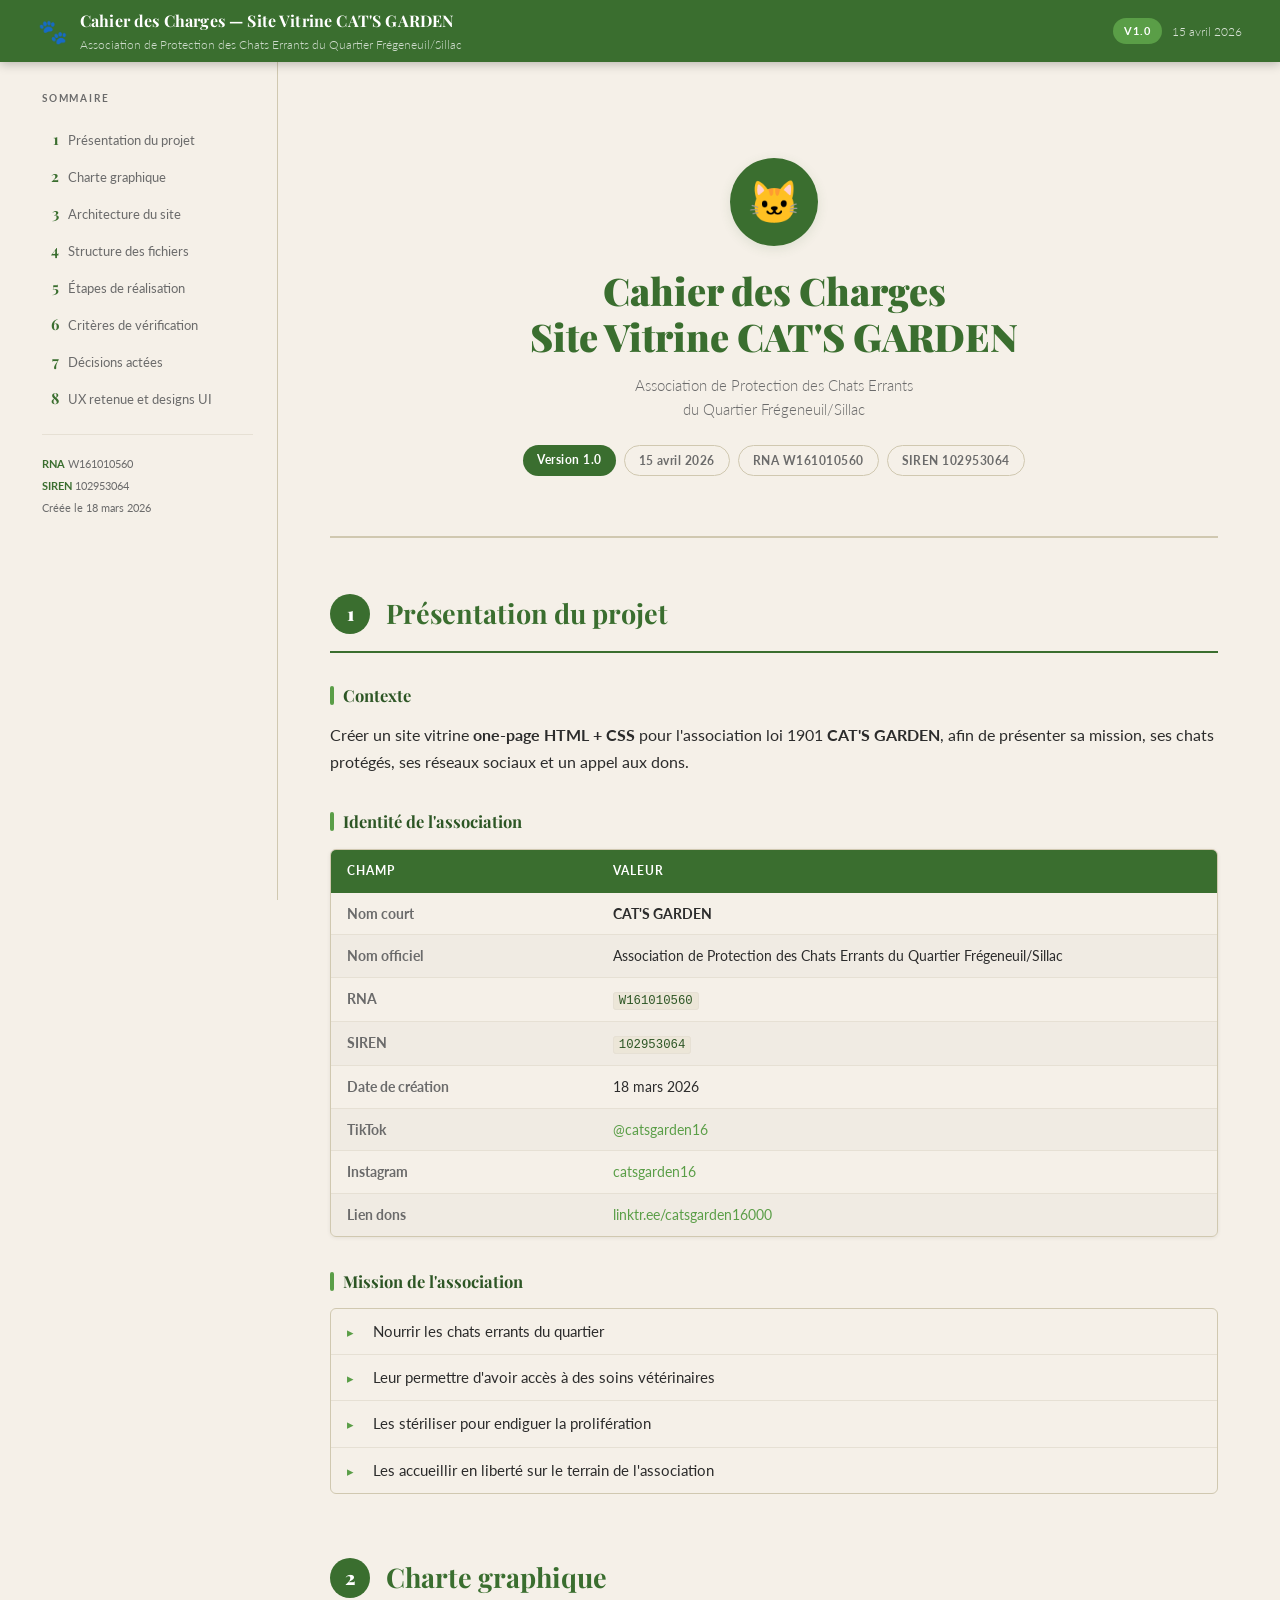
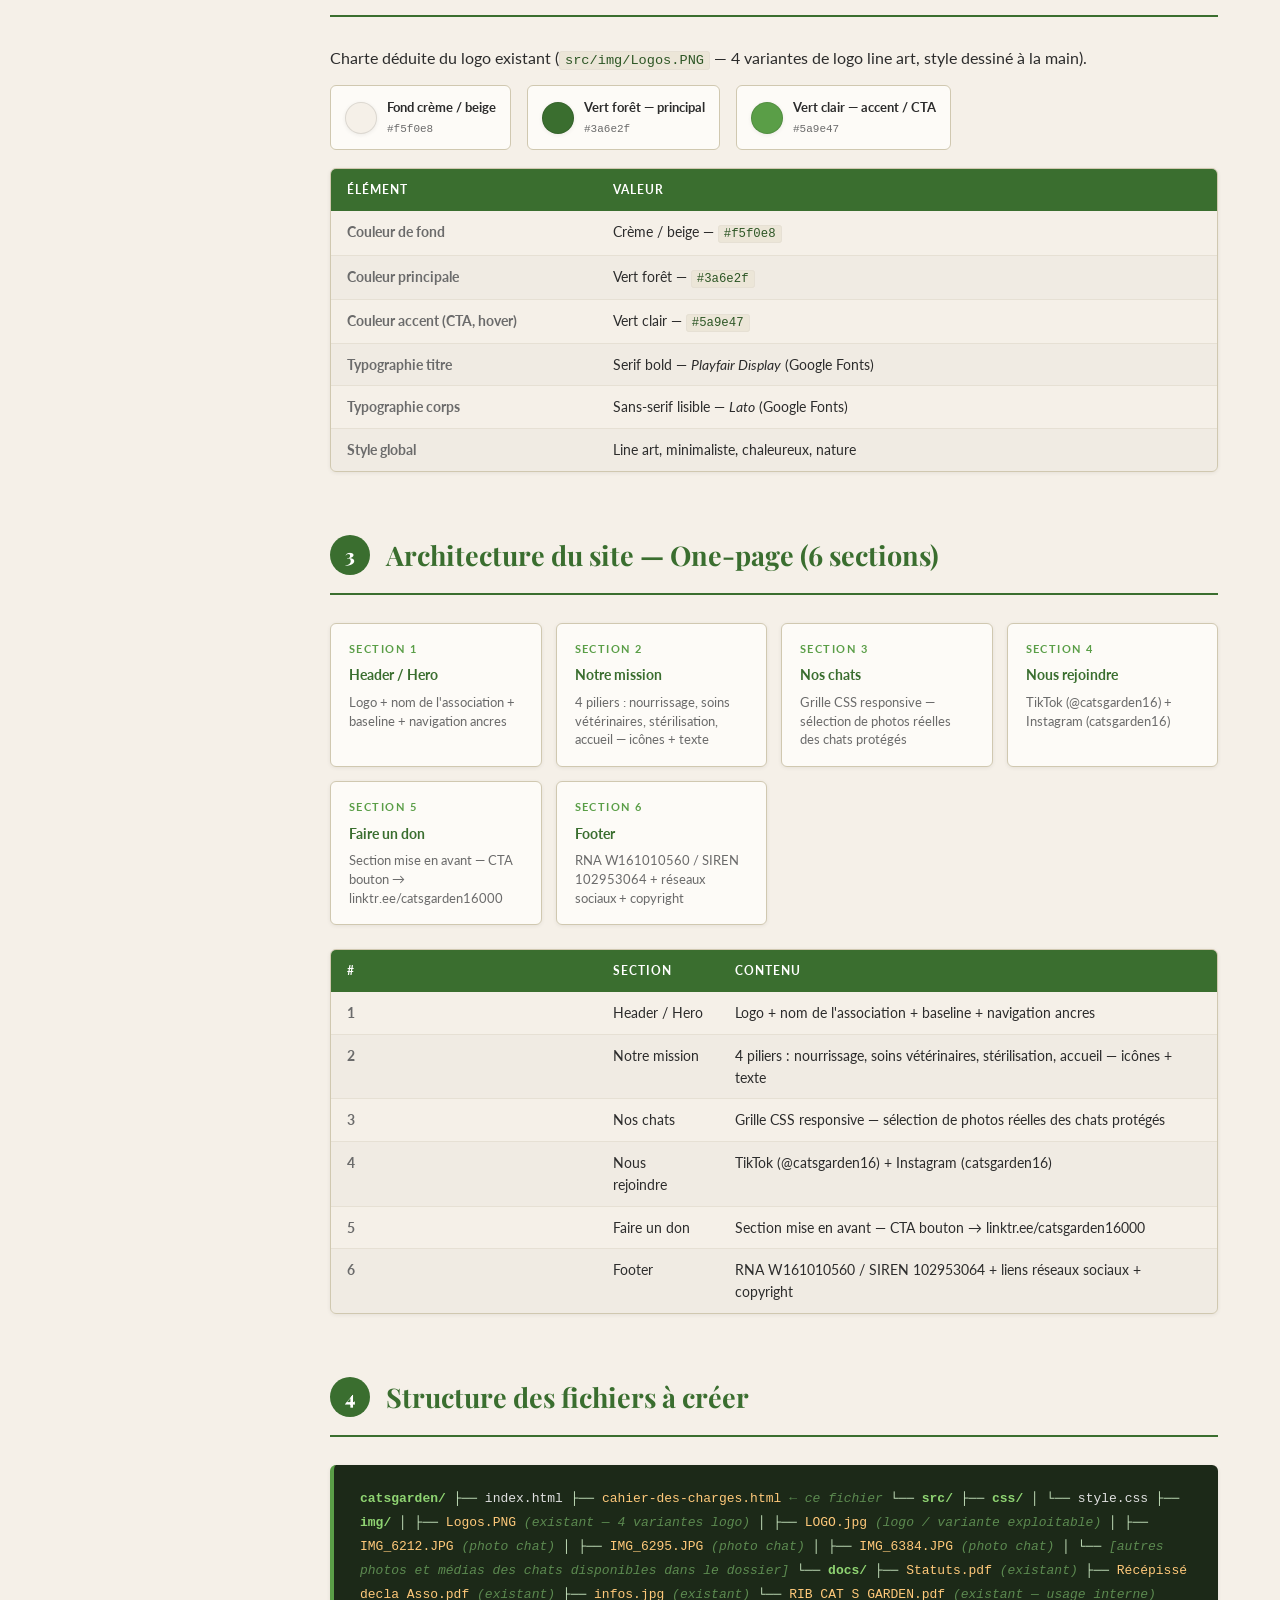
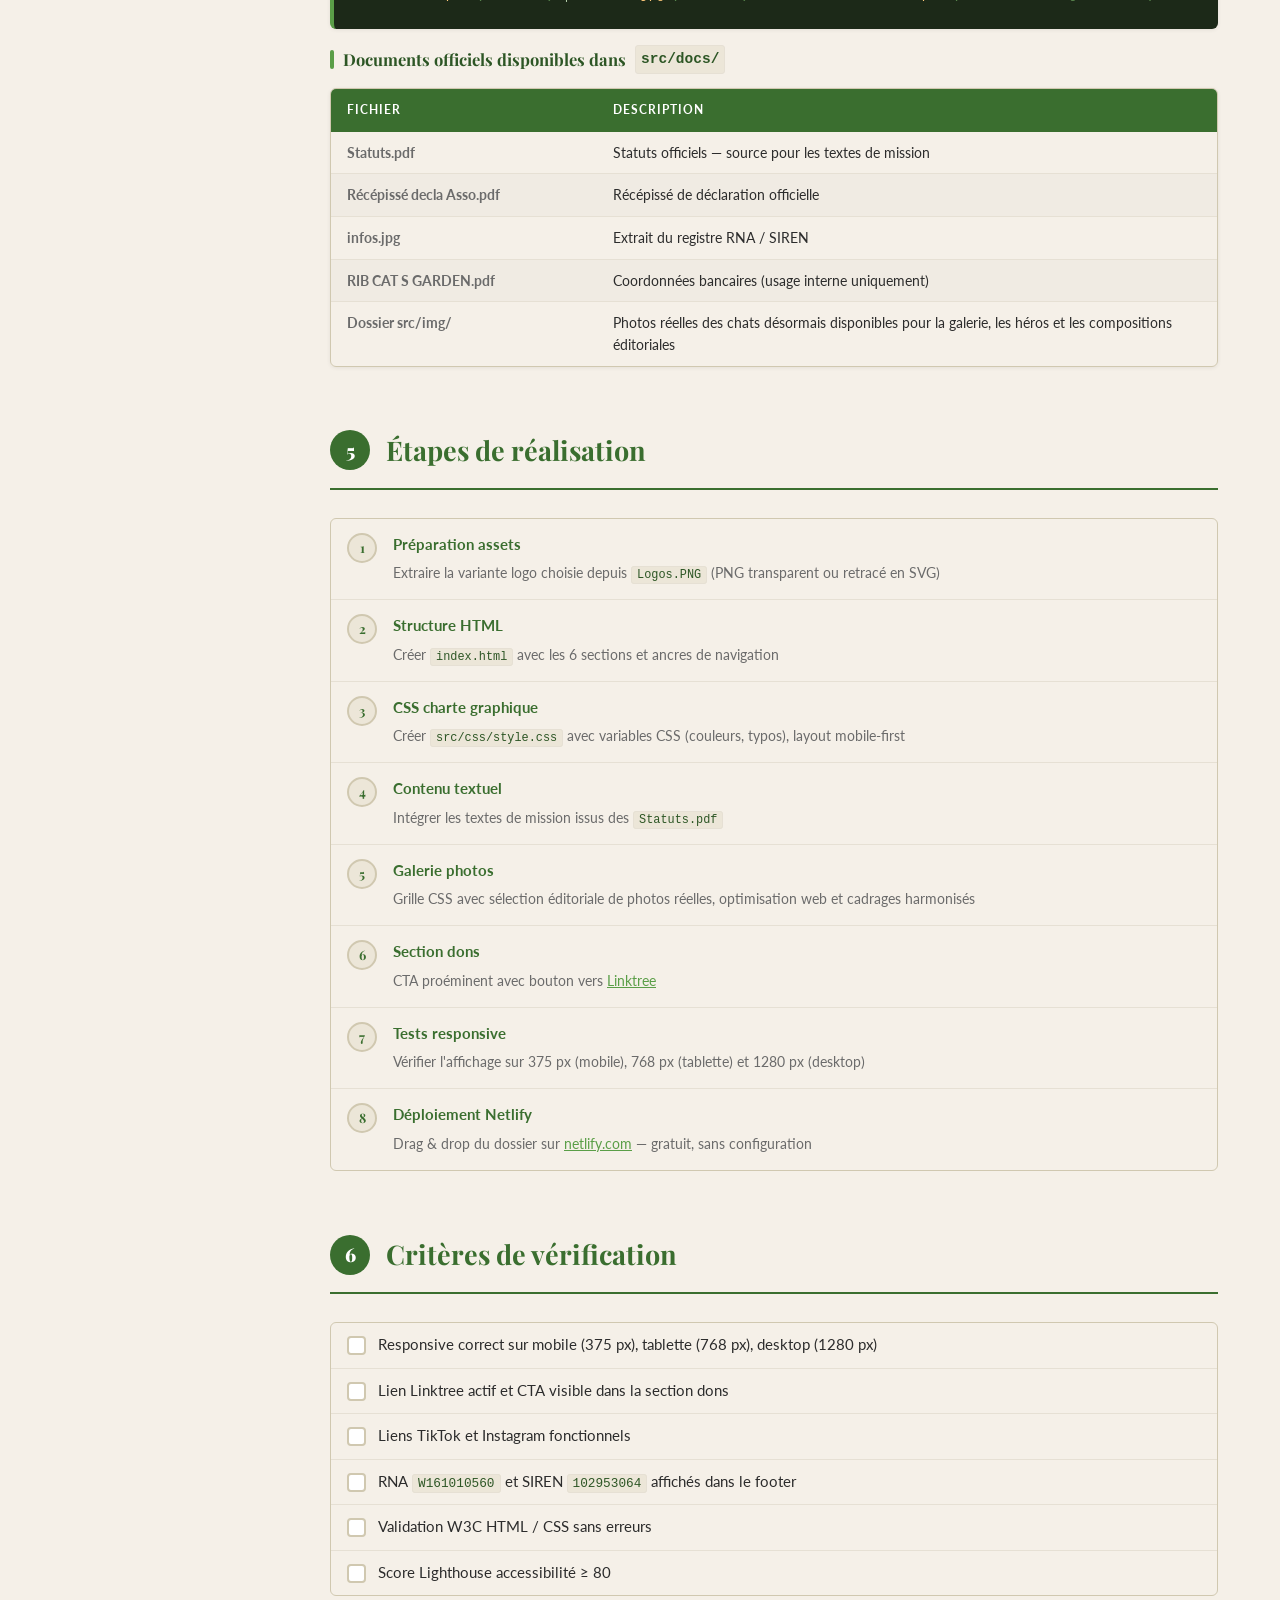
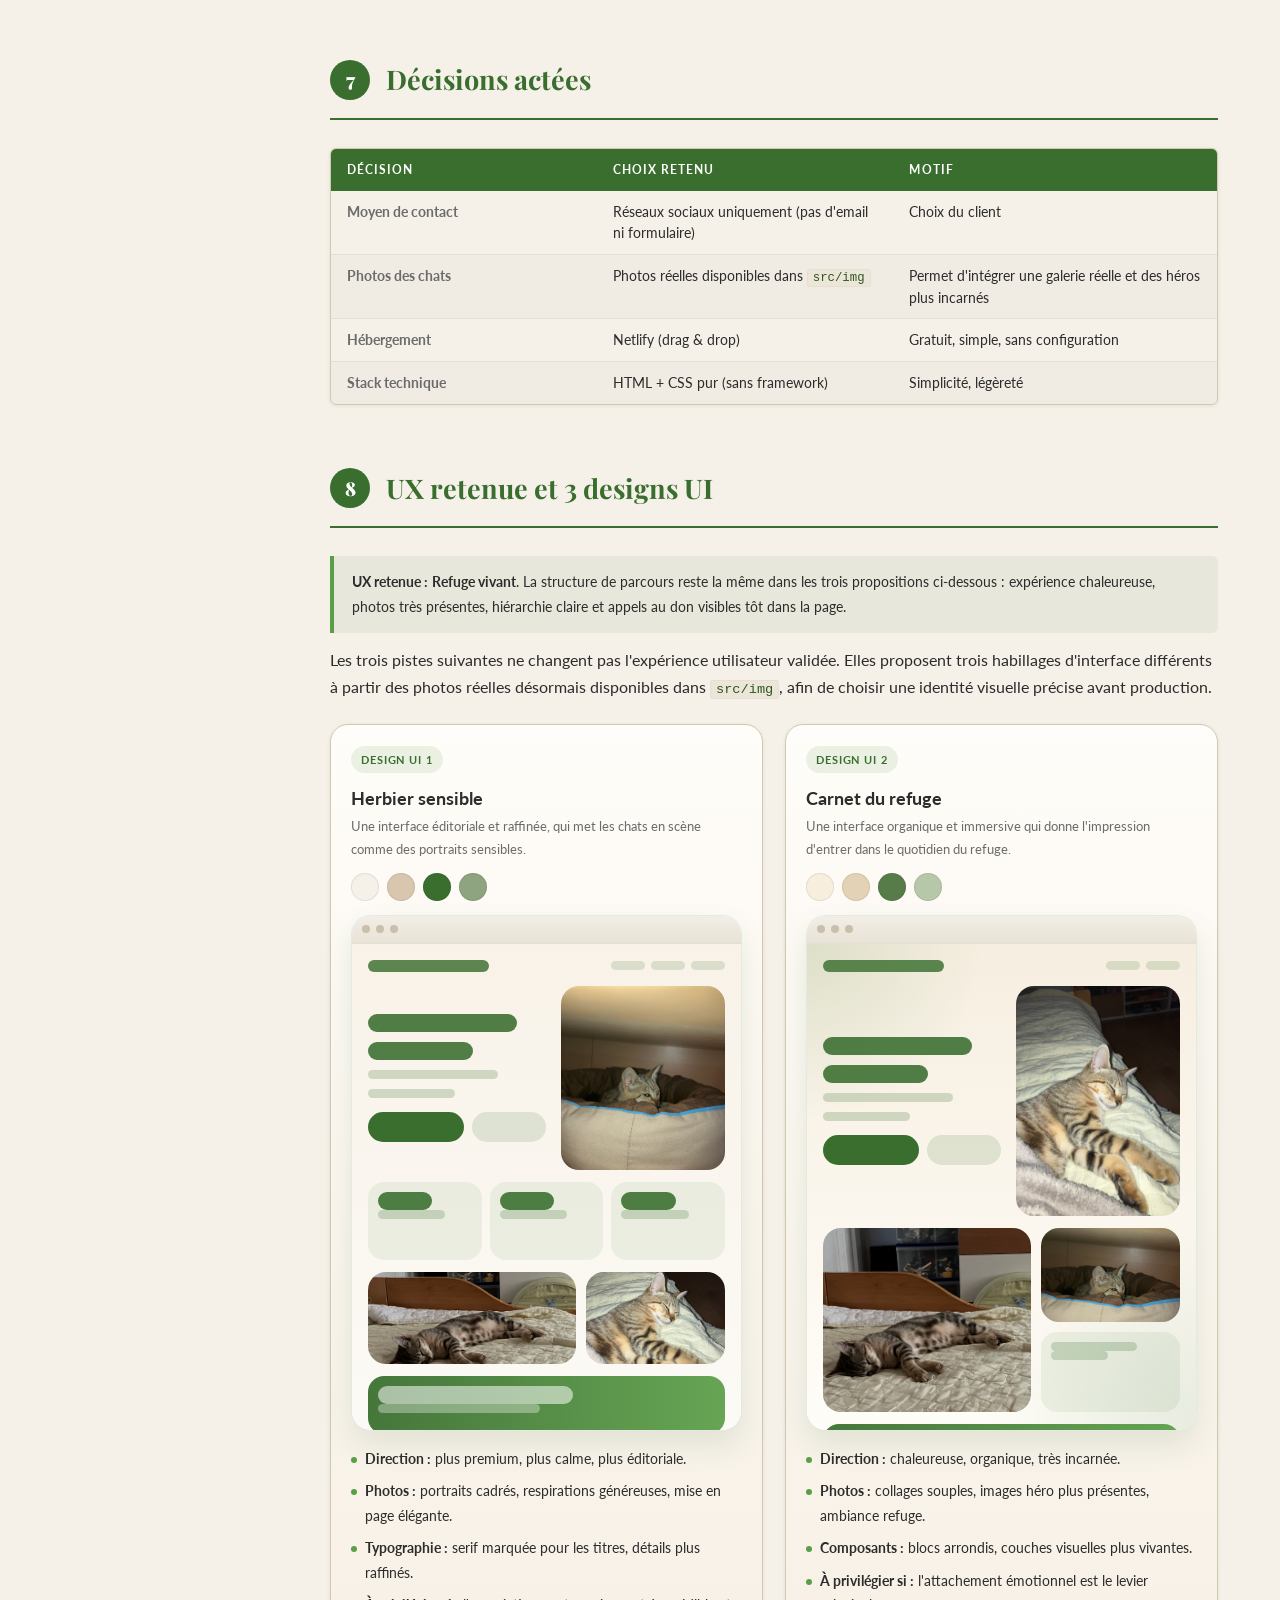
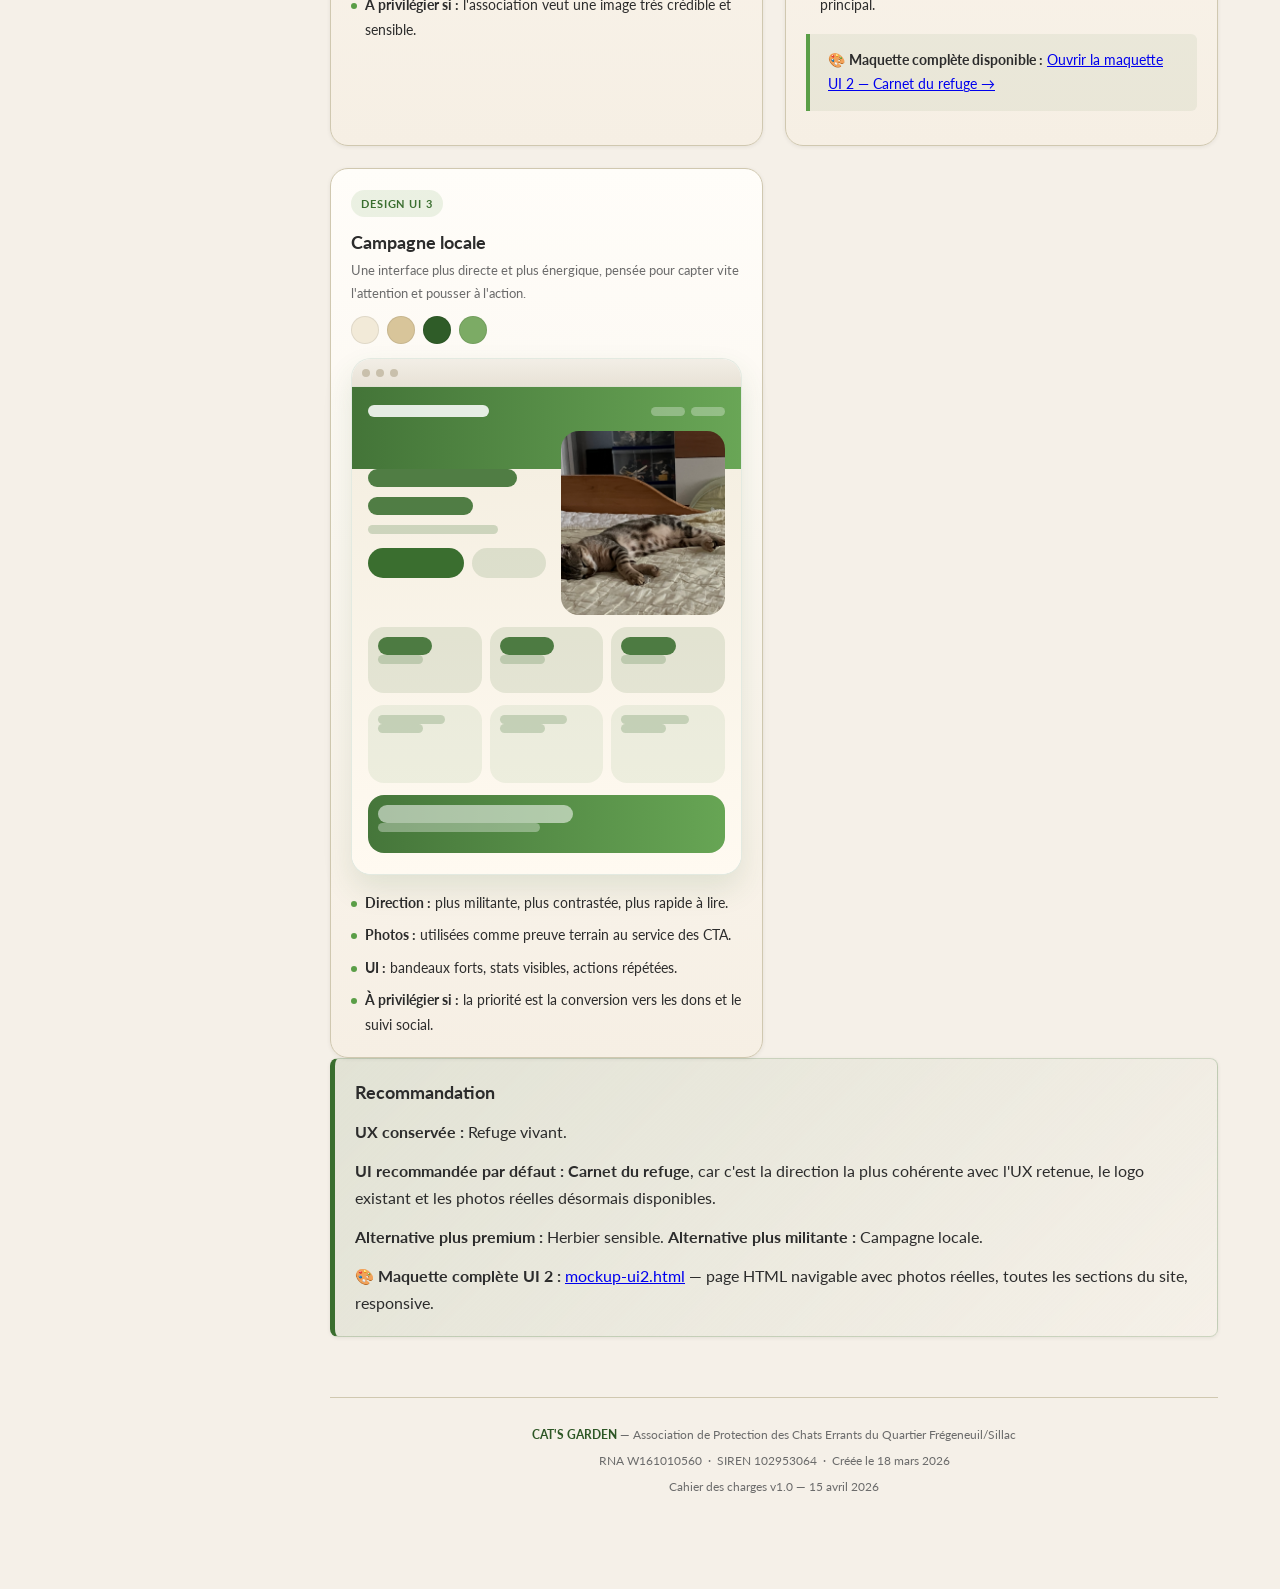
==== cahier-des-charges.html @ 79ad6f5d "feat: initial commit — mockup UI2 + cahier des charges" ====
<!DOCTYPE html>
<html lang="fr">
<head>
  <meta charset="UTF-8">
  <meta name="viewport" content="width=device-width, initial-scale=1.0">
  <title>Cahier des Charges — Site Vitrine CAT'S GARDEN</title>
  <style>
@import url('https://fonts.googleapis.com/css2?family=Playfair+Display:wght@700;900&family=Lato:wght@300;400;700&display=swap');

/* ─── VARIABLES ─────────────────────────────────── */
:root {
  --bg:           #f5f0e8;
  --bg-dark:      #ece6d8;
  --bg-card:      #fdfbf7;
  --primary:      #3a6e2f;
  --primary-dark: #2d5625;
  --accent:       #5a9e47;
  --text:         #2c2c2c;
  --text-muted:   #6b6b6b;
  --border:       #d0c8b0;
  --border-light: #e6e0d4;
  --white:        #ffffff;
  --header-h:     62px;
  --sidebar-w:    268px;
  --font-title:   'Playfair Display', Georgia, 'Times New Roman', serif;
  --font-body:    'Lato', 'Helvetica Neue', Arial, sans-serif;
  --font-mono:    'Cascadia Code', 'Fira Code', 'Courier New', monospace;
  --radius:       6px;
  --shadow-sm:    0 1px 4px rgba(0,0,0,0.07);
  --shadow:       0 3px 12px rgba(58,110,47,0.12);
}

/* ─── RESET ─────────────────────────────────────── */
*, *::before, *::after { box-sizing: border-box; margin: 0; padding: 0; }
html { scroll-behavior: smooth; }
body {
  background: var(--bg);
  color: var(--text);
  font-family: var(--font-body);
  font-size: 15.5px;
  line-height: 1.75;
}

:target {
  scroll-margin-top: calc(var(--header-h) + 34px);
}

/* ─── STICKY HEADER ─────────────────────────────── */
.doc-header {
  position: sticky;
  top: 0;
  z-index: 200;
  height: var(--header-h);
  background: var(--primary);
  color: var(--white);
  box-shadow: 0 2px 10px rgba(0,0,0,0.25);
}
.header-inner {
  display: flex;
  align-items: center;
  justify-content: space-between;
  height: 100%;
  padding: 0 28px;
  max-width: 1260px;
  margin: 0 auto;
  gap: 16px;
}
.header-left {
  display: flex;
  align-items: center;
  gap: 12px;
  min-width: 0;
}
.header-paw { font-size: 24px; flex-shrink: 0; }
.header-titles { min-width: 0; }
.header-titles h1 {
  font-family: var(--font-title);
  font-size: 16px;
  font-weight: 700;
  white-space: nowrap;
  overflow: hidden;
  text-overflow: ellipsis;
  letter-spacing: 0.01em;
}
.header-org {
  font-size: 11.5px;
  font-weight: 300;
  opacity: 0.75;
  white-space: nowrap;
  overflow: hidden;
  text-overflow: ellipsis;
}
.header-right {
  display: flex;
  align-items: center;
  gap: 10px;
  flex-shrink: 0;
}
.version-badge {
  display: inline-block;
  background: var(--accent);
  color: var(--white);
  font-size: 11px;
  font-weight: 700;
  letter-spacing: 0.1em;
  text-transform: uppercase;
  padding: 3px 11px;
  border-radius: 100px;
}
.header-date {
  font-size: 12px;
  font-weight: 300;
  opacity: 0.8;
}

/* ─── LAYOUT ─────────────────────────────────────── */
.layout {
  display: flex;
  max-width: 1260px;
  margin: 0 auto;
}

/* ─── SIDEBAR ────────────────────────────────────── */
.sidebar {
  width: var(--sidebar-w);
  flex-shrink: 0;
  position: sticky;
  top: var(--header-h);
  height: calc(100vh - var(--header-h));
  overflow-y: auto;
  border-right: 1px solid var(--border);
  background: var(--bg);
}
.sidebar-inner { padding: 28px 16px 28px 24px; }
.sidebar-label {
  font-size: 10px;
  font-weight: 700;
  letter-spacing: 0.18em;
  text-transform: uppercase;
  color: var(--text-muted);
  margin-bottom: 14px;
  padding-left: 8px;
}
.sidebar nav ul { list-style: none; }
.sidebar nav li { margin-bottom: 2px; }
.sidebar nav a {
  display: flex;
  align-items: baseline;
  gap: 9px;
  padding: 7px 8px;
  border-radius: var(--radius);
  color: var(--text-muted);
  text-decoration: none;
  font-size: 13px;
  line-height: 1.4;
  transition: background 0.15s, color 0.15s;
}
.sidebar nav a:hover {
  background: var(--bg-dark);
  color: var(--primary);
}
.nav-num {
  font-family: var(--font-title);
  font-weight: 700;
  font-size: 15px;
  color: var(--primary);
  flex-shrink: 0;
  width: 17px;
  text-align: right;
}
.sidebar-divider {
  height: 1px;
  background: var(--border-light);
  margin: 18px 8px;
}
.sidebar-meta {
  padding: 0 8px;
  font-size: 11px;
  color: var(--text-muted);
  line-height: 2;
}
.sidebar-meta strong { color: var(--primary); }

/* ─── MAIN CONTENT ────────────────────────────────── */
.main-content {
  flex: 1;
  min-width: 0;
  padding: 44px 52px 88px;
}

/* ─── COVER ──────────────────────────────────────── */
.cover {
  text-align: center;
  padding: 52px 24px 60px;
  border-bottom: 2px solid var(--border);
  margin-bottom: 52px;
}
.cover-emblem {
  width: 88px;
  height: 88px;
  border-radius: 50%;
  background: var(--primary);
  display: inline-flex;
  align-items: center;
  justify-content: center;
  font-size: 42px;
  margin-bottom: 22px;
  box-shadow: var(--shadow);
}
.cover-title {
  font-family: var(--font-title);
  font-size: clamp(24px, 4vw, 38px);
  font-weight: 900;
  color: var(--primary);
  line-height: 1.2;
  margin-bottom: 14px;
}
.cover-subtitle {
  font-size: 15px;
  color: var(--text-muted);
  font-weight: 300;
  line-height: 1.6;
  margin-bottom: 24px;
}
.cover-tags {
  display: flex;
  justify-content: center;
  flex-wrap: wrap;
  gap: 8px;
}
.cover-tag {
  display: inline-block;
  padding: 4px 14px;
  border-radius: 100px;
  font-size: 12px;
  font-weight: 700;
  letter-spacing: 0.04em;
}
.cover-tag.green {
  background: var(--primary);
  color: var(--white);
}
.cover-tag.outline {
  background: transparent;
  border: 1.5px solid var(--border);
  color: var(--text-muted);
}

/* ─── SECTIONS ────────────────────────────────────── */
section {
  margin-bottom: 60px;
  scroll-margin-top: calc(var(--header-h) + 20px);
}
section > h2 {
  font-family: var(--font-title);
  font-size: clamp(20px, 2.8vw, 27px);
  font-weight: 700;
  color: var(--primary);
  display: flex;
  align-items: center;
  gap: 16px;
  margin-bottom: 28px;
  padding-bottom: 14px;
  border-bottom: 2px solid var(--primary);
}
.section-num {
  display: inline-flex;
  align-items: center;
  justify-content: center;
  width: 40px;
  height: 40px;
  background: var(--primary);
  color: var(--white);
  font-family: var(--font-title);
  font-size: 19px;
  font-weight: 900;
  border-radius: 50%;
  flex-shrink: 0;
}

/* ─── SUB-SECTIONS ────────────────────────────────── */
.sub { margin-bottom: 30px; }
.sub h3 {
  font-family: var(--font-title);
  font-size: 16.5px;
  font-weight: 700;
  color: var(--primary-dark);
  margin-bottom: 12px;
  display: flex;
  align-items: center;
  gap: 9px;
}
.sub h3::before {
  content: '';
  display: inline-block;
  width: 4px;
  height: 19px;
  background: var(--accent);
  border-radius: 2px;
  flex-shrink: 0;
}
p { margin-bottom: 12px; }
p:last-child { margin-bottom: 0; }
code {
  font-family: var(--font-mono);
  font-size: 0.88em;
  background: var(--bg-dark);
  border: 1px solid var(--border-light);
  padding: 1px 5px;
  border-radius: 3px;
  color: var(--primary-dark);
}

/* ─── TABLES ──────────────────────────────────────── */
.tbl-wrap {
  overflow-x: auto;
  margin: 14px 0 20px;
  border-radius: var(--radius);
  border: 1px solid var(--border);
  box-shadow: var(--shadow-sm);
}
table {
  width: 100%;
  border-collapse: collapse;
  font-size: 14px;
}
table th {
  background: var(--primary);
  color: var(--white);
  font-weight: 700;
  font-size: 11.5px;
  text-transform: uppercase;
  letter-spacing: 0.09em;
  padding: 11px 16px;
  text-align: left;
}
table td {
  padding: 10px 16px;
  border-bottom: 1px solid var(--border-light);
  vertical-align: top;
  line-height: 1.55;
}
table tr:last-child td { border-bottom: none; }
table tbody tr:nth-child(even) td { background: rgba(0,0,0,0.018); }
table tbody tr:hover td { background: rgba(58,110,47,0.045); }
table td:first-child {
  font-weight: 700;
  color: var(--text-muted);
  white-space: nowrap;
  width: 30%;
}
table td a { color: var(--accent); text-decoration: none; }
table td a:hover { text-decoration: underline; }

/* ─── MISSION LIST ────────────────────────────────── */
ul.mission {
  list-style: none;
  margin: 8px 0;
  border: 1px solid var(--border);
  border-radius: var(--radius);
  overflow: hidden;
}
ul.mission li {
  padding: 10px 16px 10px 42px;
  position: relative;
  border-bottom: 1px solid var(--border-light);
  font-size: 14.5px;
}
ul.mission li:last-child { border-bottom: none; }
ul.mission li::before {
  content: '▸';
  position: absolute;
  left: 16px;
  color: var(--accent);
  font-size: 13px;
  top: 12px;
}

/* ─── CHECKLIST ───────────────────────────────────── */
ul.checklist {
  list-style: none;
  margin: 8px 0;
  border: 1px solid var(--border);
  border-radius: var(--radius);
  overflow: hidden;
}
ul.checklist li {
  display: flex;
  align-items: flex-start;
  gap: 12px;
  padding: 11px 16px;
  border-bottom: 1px solid var(--border-light);
  font-size: 14.5px;
  line-height: 1.55;
}
ul.checklist li:last-child { border-bottom: none; }
.check {
  flex-shrink: 0;
  width: 19px;
  height: 19px;
  border: 2px solid var(--border);
  border-radius: 4px;
  background: var(--white);
  display: inline-flex;
  align-items: center;
  justify-content: center;
  margin-top: 2px;
}

/* ─── STEPS ───────────────────────────────────────── */
ol.steps {
  list-style: none;
  margin: 8px 0;
  counter-reset: step;
  border: 1px solid var(--border);
  border-radius: var(--radius);
  overflow: hidden;
}
ol.steps li {
  display: flex;
  gap: 16px;
  align-items: flex-start;
  padding: 13px 16px;
  border-bottom: 1px solid var(--border-light);
  counter-increment: step;
}
ol.steps li:last-child { border-bottom: none; }
.step-n {
  flex-shrink: 0;
  width: 30px;
  height: 30px;
  background: var(--bg-dark);
  border: 2px solid var(--border);
  color: var(--primary);
  border-radius: 50%;
  display: flex;
  align-items: center;
  justify-content: center;
  font-weight: 700;
  font-size: 13px;
  font-family: var(--font-title);
  margin-top: 1px;
}
.step-body strong {
  color: var(--primary);
  font-size: 14.5px;
  display: block;
  margin-bottom: 2px;
}
.step-body span {
  font-size: 13.5px;
  color: var(--text-muted);
}
.step-body a { color: var(--accent); }

/* ─── ARCH CARDS ──────────────────────────────────── */
.arch-grid {
  display: grid;
  grid-template-columns: repeat(auto-fill, minmax(210px, 1fr));
  gap: 14px;
  margin: 16px 0 24px;
}
.arch-card {
  background: var(--bg-card);
  border: 1px solid var(--border);
  border-radius: var(--radius);
  padding: 16px 18px;
  box-shadow: var(--shadow-sm);
  transition: box-shadow 0.2s, transform 0.15s;
}
.arch-card:hover {
  box-shadow: var(--shadow);
  transform: translateY(-1px);
}
.design-grid {
  display: grid;
  grid-template-columns: repeat(auto-fit, minmax(320px, 1fr));
  gap: 22px;
  margin: 18px 0 26px;
}
.design-card {
  background: linear-gradient(180deg, var(--bg-card) 0%, #f7f2e9 100%);
  border: 1px solid var(--border);
  border-radius: calc(var(--radius) + 6px);
  padding: 22px;
  box-shadow: var(--shadow-sm);
}
.design-card h3 {
  margin-bottom: 12px;
}
.design-kicker {
  display: inline-block;
  margin-bottom: 10px;
  padding: 4px 10px;
  border-radius: 999px;
  background: rgba(90,158,71,0.12);
  color: var(--primary);
  font-size: 11px;
  font-weight: 700;
  letter-spacing: 0.08em;
  text-transform: uppercase;
}
.design-preview {
  margin: 14px 0 18px;
}
.mockup-shell {
  border: 1px solid rgba(58,110,47,0.16);
  border-radius: 18px;
  background: #fcfaf5;
  padding: 12px;
  box-shadow: 0 10px 24px rgba(58,110,47,0.10);
}
.mockup-browser {
  border: 1px solid rgba(58,110,47,0.12);
  border-radius: 14px;
  overflow: hidden;
  background: #fff;
}
.mockup-topbar {
  height: 30px;
  background: linear-gradient(180deg, #f3efe7, #ebe4d7);
  border-bottom: 1px solid rgba(58,110,47,0.12);
  display: flex;
  align-items: center;
  gap: 6px;
  padding: 0 10px;
}
.mockup-topbar span {
  width: 8px;
  height: 8px;
  border-radius: 50%;
  background: #c8bfa8;
}
.mockup-screen {
  aspect-ratio: 4 / 5;
  min-height: 420px;
  padding: 14px;
  display: grid;
  gap: 10px;
}
.mockup-nav {
  display: flex;
  align-items: center;
  justify-content: space-between;
  gap: 10px;
}
.mockup-brand,
.mockup-chip,
.mockup-stat,
.mockup-card,
.mockup-photo,
.mockup-wide,
.mockup-banner,
.mockup-cta,
.mockup-tag {
  border-radius: 12px;
}
.mockup-brand {
  width: 34%;
  height: 12px;
  background: rgba(58,110,47,0.8);
}
.mockup-links {
  display: flex;
  gap: 6px;
  flex: 1;
  justify-content: flex-end;
}
.mockup-chip {
  width: 18%;
  height: 9px;
  background: rgba(58,110,47,0.18);
}
.mockup-chip.small {
  width: 12%;
}
.mockup-hero {
  display: grid;
  gap: 10px;
}
.mockup-title {
  width: 72%;
  height: 18px;
  border-radius: 999px;
  background: rgba(58,110,47,0.88);
}
.mockup-subtitle {
  width: 58%;
  height: 10px;
  border-radius: 999px;
  background: rgba(58,110,47,0.25);
}
.mockup-actions {
  display: flex;
  gap: 8px;
}
.mockup-cta {
  height: 30px;
  width: 34%;
  background: var(--primary);
}
.mockup-cta.secondary {
  width: 26%;
  background: rgba(58,110,47,0.16);
}
.mockup-grid-2,
.mockup-grid-3 {
  display: grid;
  gap: 8px;
}
.mockup-grid-2 {
  grid-template-columns: 1.2fr 0.8fr;
}
.mockup-grid-3 {
  grid-template-columns: repeat(3, 1fr);
}
.mockup-card,
.mockup-photo,
.mockup-wide,
.mockup-banner,
.mockup-stat {
  background: rgba(58,110,47,0.08);
}
.mockup-card {
  min-height: 74px;
  padding: 10px;
  display: grid;
  gap: 6px;
}
.mockup-line {
  height: 8px;
  border-radius: 999px;
  background: rgba(58,110,47,0.22);
}
.mockup-line.wide { width: 88%; }
.mockup-line.mid { width: 62%; }
.mockup-line.short { width: 42%; }
.mockup-photo {
  min-height: 122px;
  background: linear-gradient(135deg, rgba(90,158,71,0.18), rgba(58,110,47,0.05));
  position: relative;
  overflow: hidden;
}
.mockup-photo::before,
.mockup-photo::after {
  content: '';
  position: absolute;
  border-radius: 50%;
  background: rgba(58,110,47,0.14);
}
.mockup-photo::before {
  width: 78px;
  height: 78px;
  right: -10px;
  top: -14px;
}
.mockup-photo::after {
  width: 56px;
  height: 56px;
  left: 12px;
  bottom: -10px;
}
.mockup-wide {
  min-height: 48px;
  padding: 10px;
}
.mockup-banner {
  min-height: 56px;
  padding: 10px;
  background: linear-gradient(90deg, rgba(58,110,47,0.92), rgba(90,158,71,0.9));
}
.mockup-banner .mockup-line {
  background: rgba(255,255,255,0.55);
}
.mockup-banner .mockup-line.short {
  background: rgba(255,255,255,0.35);
}
.mockup-tags {
  display: flex;
  gap: 6px;
  flex-wrap: wrap;
}
.mockup-tag {
  width: 54px;
  height: 16px;
  background: rgba(58,110,47,0.12);
}
.mockup-stat-row {
  display: grid;
  grid-template-columns: repeat(3, 1fr);
  gap: 8px;
}
.mockup-stat {
  min-height: 60px;
  padding: 10px;
}
.mockup-editorial .mockup-screen {
  background: linear-gradient(180deg, #fdfbf7, #f6efe5);
}
.mockup-editorial .mockup-hero {
  justify-items: center;
  text-align: center;
  padding: 8px 10px 2px;
}
.mockup-editorial .mockup-title,
.mockup-editorial .mockup-subtitle {
  margin-inline: auto;
}
.mockup-editorial .mockup-actions {
  justify-content: center;
}
.mockup-editorial .mockup-grid-3 .mockup-card {
  min-height: 84px;
}
.mockup-refuge .mockup-screen {
  background:
    radial-gradient(circle at top left, rgba(90,158,71,0.18), transparent 28%),
    radial-gradient(circle at bottom right, rgba(58,110,47,0.12), transparent 30%),
    linear-gradient(180deg, #f7f0e5, #fefbf6);
}
.mockup-refuge .mockup-grid-2 {
  align-items: stretch;
}
.mockup-refuge .mockup-photo {
  min-height: 160px;
  border-radius: 24px;
}
.mockup-refuge .mockup-card,
.mockup-refuge .mockup-wide {
  border-radius: 22px;
}
.mockup-refuge .mockup-banner {
  border-radius: 26px;
}
.mockup-local .mockup-screen {
  background: linear-gradient(180deg, #f7f1e7 0%, #fffaf2 100%);
}
.mockup-local .mockup-nav {
  background: rgba(58,110,47,0.92);
  margin: -14px -14px 0;
  padding: 12px 14px;
}
.mockup-local .mockup-brand {
  background: rgba(255,255,255,0.85);
}
.mockup-local .mockup-chip {
  background: rgba(255,255,255,0.28);
}
.mockup-local .mockup-hero {
  padding-top: 8px;
}
.mockup-local .mockup-banner {
  min-height: 70px;
}
.mockup-local .mockup-stat {
  background: rgba(58,110,47,0.14);
}
.design-caption {
  margin-top: 10px;
  font-size: 12px;
  color: var(--text-muted);
}
.design-list {
  list-style: none;
  display: grid;
  gap: 10px;
}
.design-list li {
  padding-left: 14px;
  position: relative;
  font-size: 14px;
  color: var(--text);
}
.design-list li::before {
  content: '';
  position: absolute;
  left: 0;
  top: 0.75em;
  width: 6px;
  height: 6px;
  border-radius: 50%;
  background: var(--accent);
}
.recommendation-box {
  background: linear-gradient(135deg, rgba(58,110,47,0.1), rgba(245,240,232,0.95));
  border: 1px solid rgba(58,110,47,0.2);
  border-left: 5px solid var(--primary);
  border-radius: calc(var(--radius) + 2px);
  padding: 18px 20px;
  box-shadow: var(--shadow-sm);
}
.recommendation-box h3 {
  margin-bottom: 10px;
}
.recommendation-box p + p {
  margin-top: 8px;
}
.ui-direction-grid {
  display: grid;
  grid-template-columns: repeat(auto-fit, minmax(320px, 1fr));
  gap: 22px;
  margin-top: 22px;
}
.ui-direction-card {
  background: linear-gradient(180deg, #fffdf9, #f6efe4);
  border: 1px solid var(--border);
  border-radius: 18px;
  padding: 20px;
  box-shadow: var(--shadow-sm);
}
.ui-visual {
  margin: 14px 0 16px;
  border: 1px solid rgba(58,110,47,0.14);
  border-radius: 20px;
  overflow: hidden;
  background: #fff;
  box-shadow: 0 14px 30px rgba(58,110,47,0.12);
}
.ui-window-bar {
  height: 28px;
  display: flex;
  align-items: center;
  gap: 6px;
  padding: 0 10px;
  background: linear-gradient(180deg, #f2eee6, #e8e2d6);
  border-bottom: 1px solid rgba(58,110,47,0.1);
}
.ui-window-bar span {
  width: 8px;
  height: 8px;
  border-radius: 50%;
  background: #c9c0ac;
}
.ui-canvas {
  aspect-ratio: 4 / 5;
  min-height: 430px;
  padding: 16px;
  position: relative;
  overflow: hidden;
}
.ui-option-a {
  background: linear-gradient(180deg, #f8f2e8 0%, #fcfaf6 100%);
}
.ui-option-b {
  background:
    radial-gradient(circle at top left, rgba(111,155,95,0.18), transparent 28%),
    radial-gradient(circle at bottom right, rgba(58,110,47,0.12), transparent 34%),
    linear-gradient(180deg, #f6eee0 0%, #fffdf8 100%);
}
.ui-option-c {
  background: linear-gradient(180deg, #f3eddf 0%, #fffaf1 100%);
}
.ui-topline {
  display: flex;
  align-items: center;
  justify-content: space-between;
  gap: 10px;
  margin-bottom: 14px;
}
.ui-brandline {
  width: 34%;
  height: 12px;
  border-radius: 999px;
  background: rgba(58,110,47,0.82);
}
.ui-navline {
  display: flex;
  gap: 6px;
}
.ui-navline span {
  width: 34px;
  height: 9px;
  border-radius: 999px;
  background: rgba(58,110,47,0.16);
}
.ui-hero-grid {
  display: grid;
  grid-template-columns: 1.05fr 0.95fr;
  gap: 12px;
  align-items: stretch;
}
.ui-copy {
  display: grid;
  align-content: center;
  gap: 10px;
}
.ui-heading {
  width: 82%;
  height: 18px;
  border-radius: 999px;
  background: rgba(58,110,47,0.88);
}
.ui-heading.short {
  width: 58%;
}
.ui-textline {
  width: 72%;
  height: 9px;
  border-radius: 999px;
  background: rgba(58,110,47,0.22);
}
.ui-textline.short {
  width: 48%;
}
.ui-actions {
  display: flex;
  gap: 8px;
  margin-top: 4px;
}
.ui-button {
  width: 96px;
  height: 30px;
  border-radius: 999px;
  background: var(--primary);
}
.ui-button.secondary {
  width: 74px;
  background: rgba(58,110,47,0.14);
}
.ui-photo-main,
.ui-photo-small,
.ui-photo-tall {
  background-size: cover;
  background-position: center;
  border-radius: 18px;
}
.ui-photo-main {
  min-height: 184px;
}
.ui-photo-small {
  min-height: 92px;
}
.ui-photo-tall {
  min-height: 230px;
}
.ui-cards-3 {
  display: grid;
  grid-template-columns: repeat(3, 1fr);
  gap: 8px;
  margin-top: 12px;
}
.ui-mini-card,
.ui-stat-card,
.ui-banner-card {
  border-radius: 16px;
  padding: 10px;
}
.ui-mini-card {
  min-height: 78px;
  background: rgba(58,110,47,0.08);
}
.ui-stat-row {
  display: grid;
  grid-template-columns: repeat(3, 1fr);
  gap: 8px;
  margin-top: 12px;
}
.ui-stat-card {
  min-height: 66px;
  background: rgba(58,110,47,0.12);
}
.ui-banner-card {
  min-height: 58px;
  margin-top: 12px;
  background: linear-gradient(90deg, rgba(58,110,47,0.94), rgba(90,158,71,0.92));
}
.ui-banner-card .ui-textline,
.ui-banner-card .ui-heading {
  background: rgba(255,255,255,0.54);
}
.ui-banner-card .ui-textline.short {
  background: rgba(255,255,255,0.34);
}
.ui-stack {
  display: grid;
  gap: 10px;
}
.ui-collage {
  display: grid;
  grid-template-columns: 1.2fr 0.8fr;
  gap: 10px;
  margin-top: 12px;
}
.ui-side-stack {
  display: grid;
  gap: 10px;
}
.ui-accent-strip {
  position: absolute;
  inset: 0 auto 0 0;
  width: 100%;
  height: 82px;
  background: linear-gradient(90deg, rgba(58,110,47,0.95), rgba(90,158,71,0.9));
}
.ui-option-c .ui-topline {
  position: relative;
  z-index: 1;
  padding-top: 2px;
}
.ui-option-c .ui-brandline {
  background: rgba(255,255,255,0.86);
}
.ui-option-c .ui-navline span {
  background: rgba(255,255,255,0.3);
}
.ui-option-c .ui-hero-grid {
  position: relative;
  z-index: 1;
  margin-top: 10px;
}
.ui-palette {
  display: flex;
  gap: 8px;
  margin: 12px 0 14px;
}
.ui-palette span {
  width: 28px;
  height: 28px;
  border-radius: 50%;
  border: 1px solid rgba(0,0,0,0.08);
}
.ui-meta {
  font-size: 13px;
  color: var(--text-muted);
  margin-bottom: 12px;
}
.ui-bullets {
  list-style: none;
  display: grid;
  gap: 8px;
}
.ui-bullets li {
  padding-left: 14px;
  position: relative;
  font-size: 14px;
}
.ui-bullets li::before {
  content: '';
  position: absolute;
  left: 0;
  top: 0.72em;
  width: 6px;
  height: 6px;
  border-radius: 50%;
  background: var(--accent);
}
.arch-n {
  font-size: 10.5px;
  font-weight: 700;
  letter-spacing: 0.14em;
  text-transform: uppercase;
  color: var(--accent);
  margin-bottom: 5px;
}
.arch-title {
  font-weight: 700;
  font-size: 14px;
  color: var(--primary);
  margin-bottom: 6px;
}
.arch-desc {
  font-size: 12.5px;
  color: var(--text-muted);
  line-height: 1.5;
}

/* ─── COLOR SWATCHES ──────────────────────────────── */
.swatches {
  display: flex;
  gap: 16px;
  flex-wrap: wrap;
  margin: 12px 0 18px;
}
.swatch {
  display: flex;
  align-items: center;
  gap: 10px;
  background: var(--bg-card);
  border: 1px solid var(--border);
  border-radius: var(--radius);
  padding: 10px 14px;
}
.sw-dot {
  width: 32px;
  height: 32px;
  border-radius: 50%;
  border: 1px solid rgba(0,0,0,0.1);
  flex-shrink: 0;
  box-shadow: var(--shadow-sm);
}
.sw-name {
  font-size: 13px;
  font-weight: 700;
  color: var(--text);
  margin-bottom: 1px;
}
.sw-hex {
  font-family: var(--font-mono);
  font-size: 11px;
  color: var(--text-muted);
}

/* ─── CODE BLOCK ──────────────────────────────────── */
.code-block {
  background: #1c2918;
  color: #c8e6c0;
  border-radius: var(--radius);
  padding: 22px 26px;
  font-family: var(--font-mono);
  font-size: 13px;
  line-height: 1.85;
  overflow-x: auto;
  margin: 16px 0;
  border-left: 4px solid var(--accent);
  box-shadow: var(--shadow-sm);
}
.code-block .cd { color: #8fd472; font-weight: 700; }
.code-block .cf { color: #e0e0e0; }
.code-block .cm { color: #5c8a50; font-style: italic; }
.code-block .cx { color: #ffc97a; }

/* ─── INFO BOX ────────────────────────────────────── */
.info-box {
  background: rgba(58,110,47,0.07);
  border-left: 4px solid var(--accent);
  border-radius: 0 var(--radius) var(--radius) 0;
  padding: 14px 18px;
  margin: 14px 0;
  font-size: 14px;
}

/* ─── DOCUMENT FOOTER ─────────────────────────────── */
.doc-footer {
  margin-top: 52px;
  padding-top: 24px;
  border-top: 1px solid var(--border);
  text-align: center;
  font-size: 12px;
  color: var(--text-muted);
  line-height: 2.2;
}
.doc-footer strong { color: var(--primary-dark); }

/* ─── PRINT ───────────────────────────────────────── */
@media print {
  @page { margin: 18mm; size: A4; }
  .doc-header {
    position: static;
    print-color-adjust: exact;
    -webkit-print-color-adjust: exact;
  }
  .sidebar { display: none; }
  .layout { display: block; max-width: 100%; }
  .main-content { padding: 0; }
  .cover { page-break-after: always; }
  section { page-break-inside: avoid; margin-bottom: 32px; }
  a { color: inherit !important; text-decoration: none; }
  .code-block {
    background: #f0f0f0 !important;
    color: #333 !important;
    border: 1px solid #ccc;
    border-left: 4px solid #5a9e47;
  }
  .code-block .cd { color: #2d5625 !important; }
  .code-block .cm { color: #777 !important; }
  .code-block .cx { color: #8a6000 !important; }
  table th { print-color-adjust: exact; -webkit-print-color-adjust: exact; }
  .arch-card:hover { box-shadow: none; transform: none; }
}

/* ─── RESPONSIVE ──────────────────────────────────── */
@media (max-width: 980px) {
  .sidebar { display: none; }
  .layout { display: block; max-width: 100%; }
  .main-content { padding: 32px 28px 64px; }
  .arch-grid { grid-template-columns: repeat(auto-fill, minmax(190px, 1fr)); }
}
@media (max-width: 600px) {
  .header-org { display: none; }
  .header-titles h1 { font-size: 14px; }
  .header-date { display: none; }
  .main-content { padding: 24px 16px 56px; }
  .cover { padding: 36px 8px 44px; }
  .arch-grid { grid-template-columns: 1fr 1fr; }
  .design-grid { grid-template-columns: 1fr; }
  .ui-direction-grid { grid-template-columns: 1fr; }
  .ui-hero-grid,
  .ui-collage { grid-template-columns: 1fr; }
  table td:first-child { white-space: normal; width: 40%; }
  .swatches { flex-direction: column; }
}
  </style>
</head>
<body>

<!-- ════ STICKY HEADER ════════════════════════════════════ -->
<header class="doc-header">
  <div class="header-inner">
    <div class="header-left">
      <span class="header-paw" aria-hidden="true">🐾</span>
      <div class="header-titles">
        <h1>Cahier des Charges — Site Vitrine CAT'S GARDEN</h1>
        <div class="header-org">Association de Protection des Chats Errants du Quartier Frégeneuil/Sillac</div>
      </div>
    </div>
    <div class="header-right">
      <span class="version-badge">v1.0</span>
      <span class="header-date">15 avril 2026</span>
    </div>
  </div>
</header>

<div class="layout">

  <!-- ════ SIDEBAR ════════════════════════════════════════ -->
  <aside class="sidebar" aria-label="Sommaire">
    <div class="sidebar-inner">
      <div class="sidebar-label">Sommaire</div>
      <nav>
        <ul>
          <li><a href="#s1"><span class="nav-num">1</span> Présentation du projet</a></li>
          <li><a href="#s2"><span class="nav-num">2</span> Charte graphique</a></li>
          <li><a href="#s3"><span class="nav-num">3</span> Architecture du site</a></li>
          <li><a href="#s4"><span class="nav-num">4</span> Structure des fichiers</a></li>
          <li><a href="#s5"><span class="nav-num">5</span> Étapes de réalisation</a></li>
          <li><a href="#s6"><span class="nav-num">6</span> Critères de vérification</a></li>
          <li><a href="#s7"><span class="nav-num">7</span> Décisions actées</a></li>
          <li><a href="#s8"><span class="nav-num">8</span> UX retenue et designs UI</a></li>
        </ul>
      </nav>
      <div class="sidebar-divider"></div>
      <div class="sidebar-meta">
        <strong>RNA</strong> W161010560<br>
        <strong>SIREN</strong> 102953064<br>
        Créée le 18 mars 2026
      </div>
    </div>
  </aside>

  <!-- ════ MAIN CONTENT ════════════════════════════════════ -->
  <main class="main-content">

    <!-- COVER ─────────────────────────────────────────── -->
    <div class="cover">
      <div class="cover-emblem" aria-hidden="true">🐱</div>
      <h1 class="cover-title">Cahier des Charges<br>Site Vitrine CAT'S GARDEN</h1>
      <p class="cover-subtitle">
        Association de Protection des Chats Errants<br>
        du Quartier Frégeneuil/Sillac
      </p>
      <div class="cover-tags">
        <span class="cover-tag green">Version 1.0</span>
        <span class="cover-tag outline">15 avril 2026</span>
        <span class="cover-tag outline">RNA W161010560</span>
        <span class="cover-tag outline">SIREN 102953064</span>
      </div>
    </div>

    <!-- ─── SECTION 1 ─────────────────────────────────── -->
    <section id="s1">
      <h2><span class="section-num">1</span> Présentation du projet</h2>

      <div class="sub">
        <h3>Contexte</h3>
        <p>Créer un site vitrine <strong>one-page HTML + CSS</strong> pour l'association loi 1901 <strong>CAT'S GARDEN</strong>, afin de présenter sa mission, ses chats protégés, ses réseaux sociaux et un appel aux dons.</p>
      </div>

      <div class="sub">
        <h3>Identité de l'association</h3>
        <div class="tbl-wrap">
          <table>
            <thead><tr><th>Champ</th><th>Valeur</th></tr></thead>
            <tbody>
              <tr><td>Nom court</td><td><strong>CAT'S GARDEN</strong></td></tr>
              <tr><td>Nom officiel</td><td>Association de Protection des Chats Errants du Quartier Frégeneuil/Sillac</td></tr>
              <tr><td>RNA</td><td><code>W161010560</code></td></tr>
              <tr><td>SIREN</td><td><code>102953064</code></td></tr>
              <tr><td>Date de création</td><td>18 mars 2026</td></tr>
              <tr><td>TikTok</td><td><a href="https://www.tiktok.com/@catsgarden16" target="_blank" rel="noopener">@catsgarden16</a></td></tr>
              <tr><td>Instagram</td><td><a href="https://www.instagram.com/catsgarden16" target="_blank" rel="noopener">catsgarden16</a></td></tr>
              <tr><td>Lien dons</td><td><a href="https://linktr.ee/catsgarden16000" target="_blank" rel="noopener">linktr.ee/catsgarden16000</a></td></tr>
            </tbody>
          </table>
        </div>
      </div>

      <div class="sub">
        <h3>Mission de l'association</h3>
        <ul class="mission">
          <li>Nourrir les chats errants du quartier</li>
          <li>Leur permettre d'avoir accès à des soins vétérinaires</li>
          <li>Les stériliser pour endiguer la prolifération</li>
          <li>Les accueillir en liberté sur le terrain de l'association</li>
        </ul>
      </div>
    </section>

    <!-- ─── SECTION 2 ─────────────────────────────────── -->
    <section id="s2">
      <h2><span class="section-num">2</span> Charte graphique</h2>

      <p>Charte déduite du logo existant (<code>src/img/Logos.PNG</code> — 4 variantes de logo line art, style dessiné à la main).</p>

      <div class="swatches">
        <div class="swatch">
          <div class="sw-dot" style="background:#f5f0e8;"></div>
          <div>
            <div class="sw-name">Fond crème / beige</div>
            <div class="sw-hex">#f5f0e8</div>
          </div>
        </div>
        <div class="swatch">
          <div class="sw-dot" style="background:#3a6e2f;"></div>
          <div>
            <div class="sw-name">Vert forêt — principal</div>
            <div class="sw-hex">#3a6e2f</div>
          </div>
        </div>
        <div class="swatch">
          <div class="sw-dot" style="background:#5a9e47;"></div>
          <div>
            <div class="sw-name">Vert clair — accent / CTA</div>
            <div class="sw-hex">#5a9e47</div>
          </div>
        </div>
      </div>

      <div class="tbl-wrap">
        <table>
          <thead><tr><th>Élément</th><th>Valeur</th></tr></thead>
          <tbody>
            <tr><td>Couleur de fond</td><td>Crème / beige — <code>#f5f0e8</code></td></tr>
            <tr><td>Couleur principale</td><td>Vert forêt — <code>#3a6e2f</code></td></tr>
            <tr><td>Couleur accent (CTA, hover)</td><td>Vert clair — <code>#5a9e47</code></td></tr>
            <tr><td>Typographie titre</td><td>Serif bold — <em>Playfair Display</em> (Google Fonts)</td></tr>
            <tr><td>Typographie corps</td><td>Sans-serif lisible — <em>Lato</em> (Google Fonts)</td></tr>
            <tr><td>Style global</td><td>Line art, minimaliste, chaleureux, nature</td></tr>
          </tbody>
        </table>
      </div>
    </section>

    <!-- ─── SECTION 3 ─────────────────────────────────── -->
    <section id="s3">
      <h2><span class="section-num">3</span> Architecture du site — One-page (6 sections)</h2>

      <div class="arch-grid">
        <div class="arch-card">
          <div class="arch-n">Section 1</div>
          <div class="arch-title">Header / Hero</div>
          <div class="arch-desc">Logo + nom de l'association + baseline + navigation ancres</div>
        </div>
        <div class="arch-card">
          <div class="arch-n">Section 2</div>
          <div class="arch-title">Notre mission</div>
          <div class="arch-desc">4 piliers : nourrissage, soins vétérinaires, stérilisation, accueil — icônes + texte</div>
        </div>
        <div class="arch-card">
          <div class="arch-n">Section 3</div>
          <div class="arch-title">Nos chats</div>
          <div class="arch-desc">Grille CSS responsive — sélection de photos réelles des chats protégés</div>
        </div>
        <div class="arch-card">
          <div class="arch-n">Section 4</div>
          <div class="arch-title">Nous rejoindre</div>
          <div class="arch-desc">TikTok (@catsgarden16) + Instagram (catsgarden16)</div>
        </div>
        <div class="arch-card">
          <div class="arch-n">Section 5</div>
          <div class="arch-title">Faire un don</div>
          <div class="arch-desc">Section mise en avant — CTA bouton → linktr.ee/catsgarden16000</div>
        </div>
        <div class="arch-card">
          <div class="arch-n">Section 6</div>
          <div class="arch-title">Footer</div>
          <div class="arch-desc">RNA W161010560 / SIREN 102953064 + réseaux sociaux + copyright</div>
        </div>
      </div>

      <div class="tbl-wrap">
        <table>
          <thead><tr><th>#</th><th>Section</th><th>Contenu</th></tr></thead>
          <tbody>
            <tr><td>1</td><td>Header / Hero</td><td>Logo + nom de l'association + baseline + navigation ancres</td></tr>
            <tr><td>2</td><td>Notre mission</td><td>4 piliers : nourrissage, soins vétérinaires, stérilisation, accueil — icônes + texte</td></tr>
            <tr><td>3</td><td>Nos chats</td><td>Grille CSS responsive — sélection de photos réelles des chats protégés</td></tr>
            <tr><td>4</td><td>Nous rejoindre</td><td>TikTok (@catsgarden16) + Instagram (catsgarden16)</td></tr>
            <tr><td>5</td><td>Faire un don</td><td>Section mise en avant — CTA bouton → linktr.ee/catsgarden16000</td></tr>
            <tr><td>6</td><td>Footer</td><td>RNA W161010560 / SIREN 102953064 + liens réseaux sociaux + copyright</td></tr>
          </tbody>
        </table>
      </div>
    </section>

    <!-- ─── SECTION 4 ─────────────────────────────────── -->
    <section id="s4">
      <h2><span class="section-num">4</span> Structure des fichiers à créer</h2>

      <div class="code-block"><span class="cd">catsgarden/</span>
├── <span class="cf">index.html</span>
├── <span class="cx">cahier-des-charges.html</span>  <span class="cm">← ce fichier</span>
└── <span class="cd">src/</span>
    ├── <span class="cd">css/</span>
    │   └── <span class="cf">style.css</span>
    ├── <span class="cd">img/</span>
    │   ├── <span class="cx">Logos.PNG</span>          <span class="cm">(existant — 4 variantes logo)</span>
    │   ├── <span class="cx">LOGO.jpg</span>           <span class="cm">(logo / variante exploitable)</span>
    │   ├── <span class="cx">IMG_6212.JPG</span>       <span class="cm">(photo chat)</span>
    │   ├── <span class="cx">IMG_6295.JPG</span>       <span class="cm">(photo chat)</span>
    │   ├── <span class="cx">IMG_6384.JPG</span>       <span class="cm">(photo chat)</span>
    │   └── <span class="cm">[autres photos et médias des chats disponibles dans le dossier]</span>
    └── <span class="cd">docs/</span>
        ├── <span class="cx">Statuts.pdf</span>        <span class="cm">(existant)</span>
        ├── <span class="cx">Récépissé decla Asso.pdf</span>  <span class="cm">(existant)</span>
        ├── <span class="cx">infos.jpg</span>          <span class="cm">(existant)</span>
        └── <span class="cx">RIB CAT S GARDEN.pdf</span> <span class="cm">(existant — usage interne)</span></div>

      <div class="sub">
        <h3>Documents officiels disponibles dans <code>src/docs/</code></h3>
        <div class="tbl-wrap">
          <table>
            <thead><tr><th>Fichier</th><th>Description</th></tr></thead>
            <tbody>
              <tr><td>Statuts.pdf</td><td>Statuts officiels — source pour les textes de mission</td></tr>
              <tr><td>Récépissé decla Asso.pdf</td><td>Récépissé de déclaration officielle</td></tr>
              <tr><td>infos.jpg</td><td>Extrait du registre RNA / SIREN</td></tr>
              <tr><td>RIB CAT S GARDEN.pdf</td><td>Coordonnées bancaires (usage interne uniquement)</td></tr>
              <tr><td>Dossier src/img/</td><td>Photos réelles des chats désormais disponibles pour la galerie, les héros et les compositions éditoriales</td></tr>
            </tbody>
          </table>
        </div>
      </div>
    </section>

    <!-- ─── SECTION 5 ─────────────────────────────────── -->
    <section id="s5">
      <h2><span class="section-num">5</span> Étapes de réalisation</h2>

      <ol class="steps">
        <li>
          <span class="step-n">1</span>
          <div class="step-body">
            <strong>Préparation assets</strong>
            <span>Extraire la variante logo choisie depuis <code>Logos.PNG</code> (PNG transparent ou retracé en SVG)</span>
          </div>
        </li>
        <li>
          <span class="step-n">2</span>
          <div class="step-body">
            <strong>Structure HTML</strong>
            <span>Créer <code>index.html</code> avec les 6 sections et ancres de navigation</span>
          </div>
        </li>
        <li>
          <span class="step-n">3</span>
          <div class="step-body">
            <strong>CSS charte graphique</strong>
            <span>Créer <code>src/css/style.css</code> avec variables CSS (couleurs, typos), layout mobile-first</span>
          </div>
        </li>
        <li>
          <span class="step-n">4</span>
          <div class="step-body">
            <strong>Contenu textuel</strong>
            <span>Intégrer les textes de mission issus des <code>Statuts.pdf</code></span>
          </div>
        </li>
        <li>
          <span class="step-n">5</span>
          <div class="step-body">
            <strong>Galerie photos</strong>
            <span>Grille CSS avec sélection éditoriale de photos réelles, optimisation web et cadrages harmonisés</span>
          </div>
        </li>
        <li>
          <span class="step-n">6</span>
          <div class="step-body">
            <strong>Section dons</strong>
            <span>CTA proéminent avec bouton vers <a href="https://linktr.ee/catsgarden16000" target="_blank" rel="noopener">Linktree</a></span>
          </div>
        </li>
        <li>
          <span class="step-n">7</span>
          <div class="step-body">
            <strong>Tests responsive</strong>
            <span>Vérifier l'affichage sur 375 px (mobile), 768 px (tablette) et 1280 px (desktop)</span>
          </div>
        </li>
        <li>
          <span class="step-n">8</span>
          <div class="step-body">
            <strong>Déploiement Netlify</strong>
            <span>Drag &amp; drop du dossier sur <a href="https://netlify.com" target="_blank" rel="noopener">netlify.com</a> — gratuit, sans configuration</span>
          </div>
        </li>
      </ol>
    </section>

    <!-- ─── SECTION 6 ─────────────────────────────────── -->
    <section id="s6">
      <h2><span class="section-num">6</span> Critères de vérification</h2>

      <ul class="checklist">
        <li>
          <span class="check" aria-hidden="true"></span>
          <span>Responsive correct sur mobile (375 px), tablette (768 px), desktop (1280 px)</span>
        </li>
        <li>
          <span class="check" aria-hidden="true"></span>
          <span>Lien Linktree actif et CTA visible dans la section dons</span>
        </li>
        <li>
          <span class="check" aria-hidden="true"></span>
          <span>Liens TikTok et Instagram fonctionnels</span>
        </li>
        <li>
          <span class="check" aria-hidden="true"></span>
          <span>RNA <code>W161010560</code> et SIREN <code>102953064</code> affichés dans le footer</span>
        </li>
        <li>
          <span class="check" aria-hidden="true"></span>
          <span>Validation W3C HTML / CSS sans erreurs</span>
        </li>
        <li>
          <span class="check" aria-hidden="true"></span>
          <span>Score Lighthouse accessibilité ≥ 80</span>
        </li>
      </ul>
    </section>

    <!-- ─── SECTION 7 ─────────────────────────────────── -->
    <section id="s7">
      <h2><span class="section-num">7</span> Décisions actées</h2>

      <div class="tbl-wrap">
        <table>
          <thead><tr><th>Décision</th><th>Choix retenu</th><th>Motif</th></tr></thead>
          <tbody>
            <tr>
              <td>Moyen de contact</td>
              <td>Réseaux sociaux uniquement (pas d'email ni formulaire)</td>
              <td>Choix du client</td>
            </tr>
            <tr>
              <td>Photos des chats</td>
              <td>Photos réelles disponibles dans <code>src/img</code></td>
              <td>Permet d'intégrer une galerie réelle et des héros plus incarnés</td>
            </tr>
            <tr>
              <td>Hébergement</td>
              <td>Netlify (drag &amp; drop)</td>
              <td>Gratuit, simple, sans configuration</td>
            </tr>
            <tr>
              <td>Stack technique</td>
              <td>HTML + CSS pur (sans framework)</td>
              <td>Simplicité, légèreté</td>
            </tr>
          </tbody>
        </table>
      </div>
    </section>

    <!-- ─── SECTION 8 ─────────────────────────────────── -->
    <section id="s8">
      <h2><span class="section-num">8</span> UX retenue et 3 designs UI</h2>

      <div class="info-box">
        <strong>UX retenue :</strong> <strong>Refuge vivant</strong>.
        La structure de parcours reste la même dans les trois propositions ci-dessous : expérience chaleureuse, photos très présentes, hiérarchie claire et appels au don visibles tôt dans la page.
      </div>

      <p>Les trois pistes suivantes ne changent pas l'expérience utilisateur validée. Elles proposent trois habillages d'interface différents à partir des photos réelles désormais disponibles dans <code>src/img</code>, afin de choisir une identité visuelle précise avant production.</p>

      <div class="ui-direction-grid">
        <article class="ui-direction-card">
          <span class="design-kicker">Design UI 1</span>
          <h3>Herbier sensible</h3>
          <p class="ui-meta">Une interface éditoriale et raffinée, qui met les chats en scène comme des portraits sensibles.</p>
          <div class="ui-palette">
            <span style="background:#f5f0e8"></span>
            <span style="background:#d8c7ae"></span>
            <span style="background:#3a6e2f"></span>
            <span style="background:#8ea37f"></span>
          </div>
          <div class="ui-visual">
            <div class="ui-window-bar"><span></span><span></span><span></span></div>
            <div class="ui-canvas ui-option-a">
              <div class="ui-topline">
                <div class="ui-brandline"></div>
                <div class="ui-navline"><span></span><span></span><span></span></div>
              </div>
              <div class="ui-hero-grid">
                <div class="ui-copy">
                  <div class="ui-heading"></div>
                  <div class="ui-heading short"></div>
                  <div class="ui-textline"></div>
                  <div class="ui-textline short"></div>
                  <div class="ui-actions"><div class="ui-button"></div><div class="ui-button secondary"></div></div>
                </div>
                <div class="ui-photo-main" style="background-image:url('src/img/IMG_6212.JPG');"></div>
              </div>
              <div class="ui-cards-3">
                <div class="ui-mini-card"><div class="ui-heading short"></div><div class="ui-textline"></div></div>
                <div class="ui-mini-card"><div class="ui-heading short"></div><div class="ui-textline"></div></div>
                <div class="ui-mini-card"><div class="ui-heading short"></div><div class="ui-textline"></div></div>
              </div>
              <div class="ui-collage">
                <div class="ui-photo-small" style="background-image:url('src/img/IMG_6295.JPG');"></div>
                <div class="ui-photo-small" style="background-image:url('src/img/IMG_6384.JPG');"></div>
              </div>
              <div class="ui-banner-card"><div class="ui-heading short"></div><div class="ui-textline short"></div></div>
            </div>
          </div>
          <ul class="ui-bullets">
            <li><strong>Direction :</strong> plus premium, plus calme, plus éditoriale.</li>
            <li><strong>Photos :</strong> portraits cadrés, respirations généreuses, mise en page élégante.</li>
            <li><strong>Typographie :</strong> serif marquée pour les titres, détails plus raffinés.</li>
            <li><strong>À privilégier si :</strong> l'association veut une image très crédible et sensible.</li>
          </ul>
        </article>

        <article class="ui-direction-card">
          <span class="design-kicker">Design UI 2</span>
          <h3>Carnet du refuge</h3>
          <p class="ui-meta">Une interface organique et immersive qui donne l'impression d'entrer dans le quotidien du refuge.</p>
          <div class="ui-palette">
            <span style="background:#f7eede"></span>
            <span style="background:#e4d2b6"></span>
            <span style="background:#587c49"></span>
            <span style="background:#b7c8a8"></span>
          </div>
          <div class="ui-visual">
            <div class="ui-window-bar"><span></span><span></span><span></span></div>
            <div class="ui-canvas ui-option-b">
              <div class="ui-topline">
                <div class="ui-brandline"></div>
                <div class="ui-navline"><span></span><span></span></div>
              </div>
              <div class="ui-hero-grid">
                <div class="ui-copy">
                  <div class="ui-heading"></div>
                  <div class="ui-heading short"></div>
                  <div class="ui-textline"></div>
                  <div class="ui-textline short"></div>
                  <div class="ui-actions"><div class="ui-button"></div><div class="ui-button secondary"></div></div>
                </div>
                <div class="ui-photo-tall" style="background-image:url('src/img/IMG_6384.JPG');"></div>
              </div>
              <div class="ui-collage">
                <div class="ui-photo-main" style="background-image:url('src/img/IMG_6295.JPG');"></div>
                <div class="ui-side-stack">
                  <div class="ui-photo-small" style="background-image:url('src/img/IMG_6212.JPG');"></div>
                  <div class="ui-mini-card"><div class="ui-textline"></div><div class="ui-textline short"></div></div>
                </div>
              </div>
              <div class="ui-banner-card"><div class="ui-heading short"></div><div class="ui-textline short"></div></div>
            </div>
          </div>
          <ul class="ui-bullets">
            <li><strong>Direction :</strong> chaleureuse, organique, très incarnée.</li>
            <li><strong>Photos :</strong> collages souples, images héro plus présentes, ambiance refuge.</li>
            <li><strong>Composants :</strong> blocs arrondis, couches visuelles plus vivantes.</li>
            <li><strong>À privilégier si :</strong> l'attachement émotionnel est le levier principal.</li>
          </ul>
          <div class="info-box" style="margin-top:16px">
            🎨 <strong>Maquette complète disponible :</strong> <a href="mockup-ui2.html" target="_blank" rel="noopener">Ouvrir la maquette UI 2 — Carnet du refuge →</a>
          </div>
        </article>

        <article class="ui-direction-card">
          <span class="design-kicker">Design UI 3</span>
          <h3>Campagne locale</h3>
          <p class="ui-meta">Une interface plus directe et plus énergique, pensée pour capter vite l'attention et pousser à l'action.</p>
          <div class="ui-palette">
            <span style="background:#f2ead8"></span>
            <span style="background:#d8c59a"></span>
            <span style="background:#2f5c28"></span>
            <span style="background:#7cab65"></span>
          </div>
          <div class="ui-visual">
            <div class="ui-window-bar"><span></span><span></span><span></span></div>
            <div class="ui-canvas ui-option-c">
              <div class="ui-accent-strip"></div>
              <div class="ui-topline">
                <div class="ui-brandline"></div>
                <div class="ui-navline"><span></span><span></span></div>
              </div>
              <div class="ui-hero-grid">
                <div class="ui-copy">
                  <div class="ui-heading"></div>
                  <div class="ui-heading short"></div>
                  <div class="ui-textline"></div>
                  <div class="ui-actions"><div class="ui-button"></div><div class="ui-button secondary"></div></div>
                </div>
                <div class="ui-photo-main" style="background-image:url('src/img/IMG_6295.JPG');"></div>
              </div>
              <div class="ui-stat-row">
                <div class="ui-stat-card"><div class="ui-heading short"></div><div class="ui-textline short"></div></div>
                <div class="ui-stat-card"><div class="ui-heading short"></div><div class="ui-textline short"></div></div>
                <div class="ui-stat-card"><div class="ui-heading short"></div><div class="ui-textline short"></div></div>
              </div>
              <div class="ui-cards-3">
                <div class="ui-mini-card"><div class="ui-textline"></div><div class="ui-textline short"></div></div>
                <div class="ui-mini-card"><div class="ui-textline"></div><div class="ui-textline short"></div></div>
                <div class="ui-mini-card"><div class="ui-textline"></div><div class="ui-textline short"></div></div>
              </div>
              <div class="ui-banner-card"><div class="ui-heading short"></div><div class="ui-textline short"></div></div>
            </div>
          </div>
          <ul class="ui-bullets">
            <li><strong>Direction :</strong> plus militante, plus contrastée, plus rapide à lire.</li>
            <li><strong>Photos :</strong> utilisées comme preuve terrain au service des CTA.</li>
            <li><strong>UI :</strong> bandeaux forts, stats visibles, actions répétées.</li>
            <li><strong>À privilégier si :</strong> la priorité est la conversion vers les dons et le suivi social.</li>
          </ul>
        </article>
      </div>

      <div class="recommendation-box">
        <h3>Recommandation</h3>
        <p><strong>UX conservée :</strong> Refuge vivant.</p>
        <p><strong>UI recommandée par défaut :</strong> <strong>Carnet du refuge</strong>, car c'est la direction la plus cohérente avec l'UX retenue, le logo existant et les photos réelles désormais disponibles.</p>
        <p><strong>Alternative plus premium :</strong> Herbier sensible. <strong>Alternative plus militante :</strong> Campagne locale.</p>
        <p style="margin-top:12px">🎨 <strong>Maquette complète UI 2 :</strong> <a href="mockup-ui2.html" target="_blank" rel="noopener">mockup-ui2.html</a> — page HTML navigable avec photos réelles, toutes les sections du site, responsive.</p>
      </div>
    </section>

    <!-- DOCUMENT FOOTER ─────────────────────────────── -->
    <footer class="doc-footer">
      <strong>CAT'S GARDEN</strong> — Association de Protection des Chats Errants du Quartier Frégeneuil/Sillac<br>
      RNA W161010560 &nbsp;·&nbsp; SIREN 102953064 &nbsp;·&nbsp; Créée le 18 mars 2026<br>
      Cahier des charges v1.0 — 15 avril 2026
    </footer>

  </main>
</div>

</body>
</html>
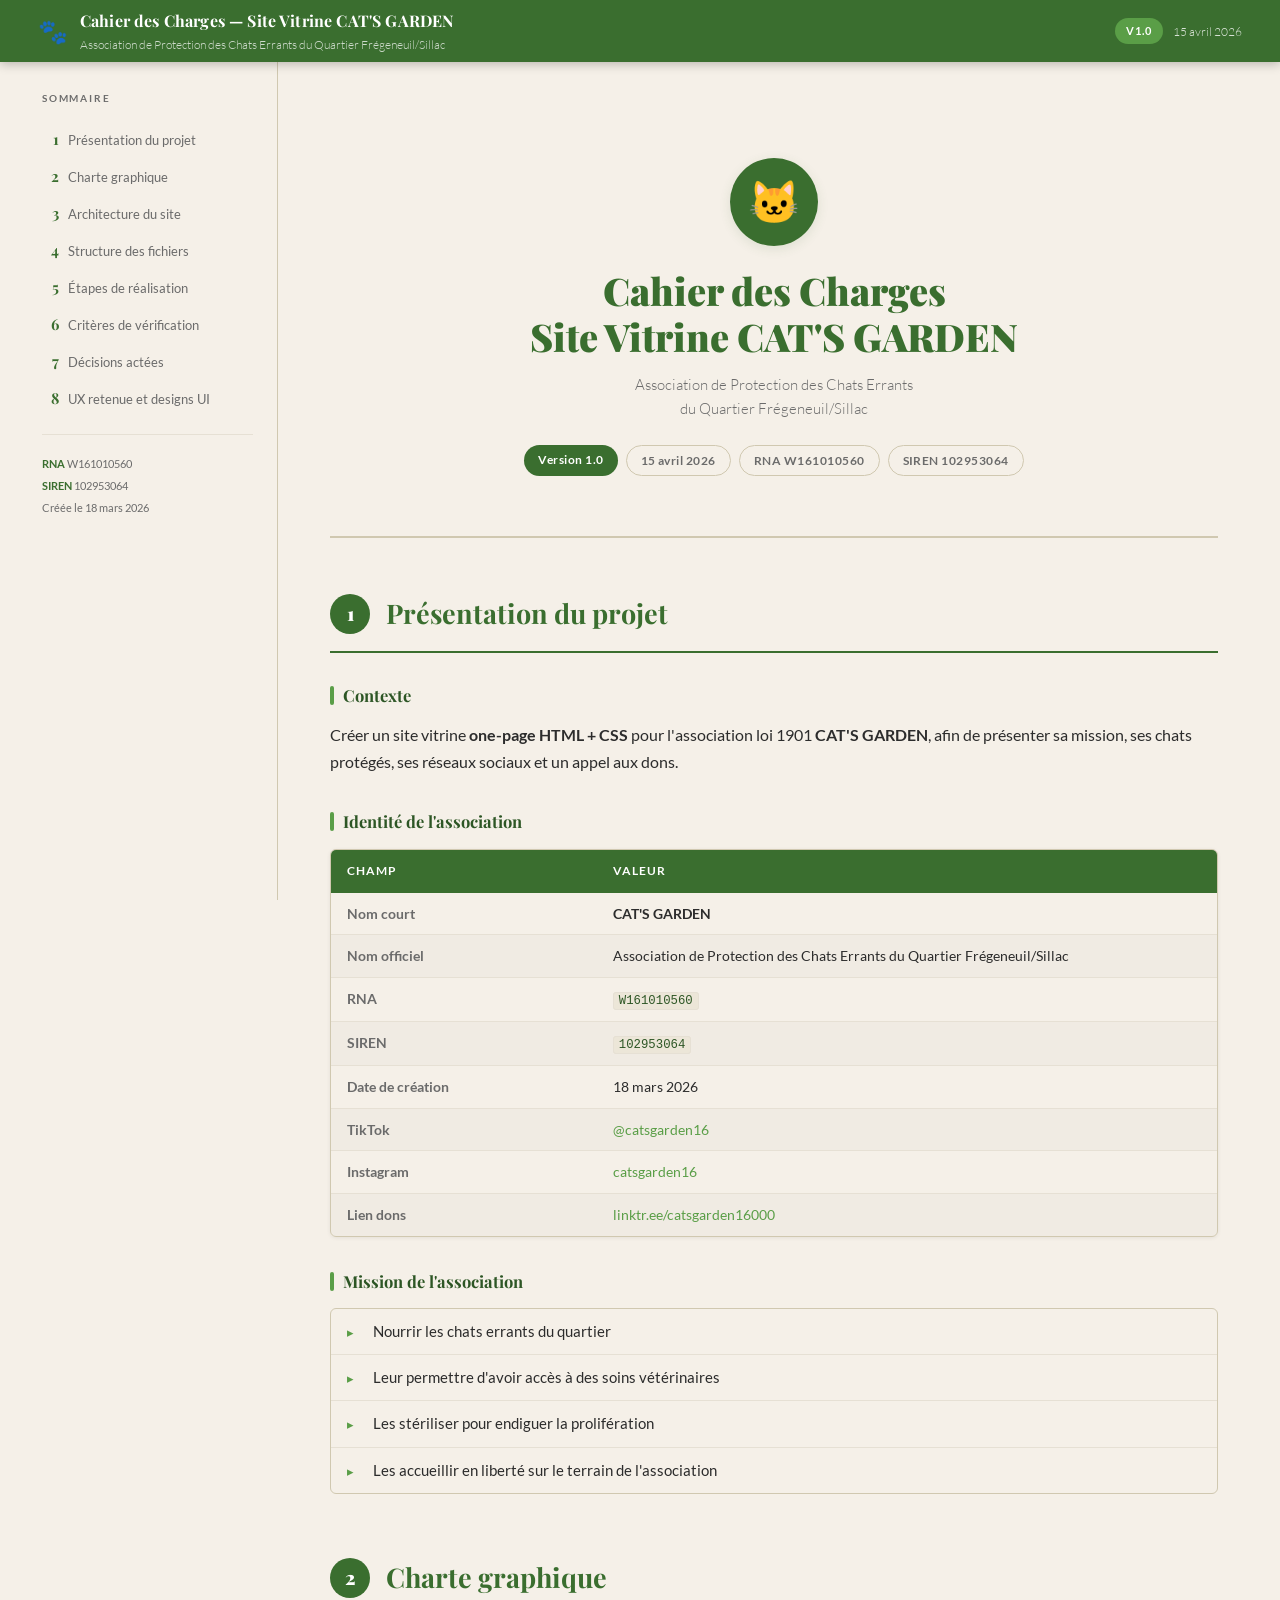
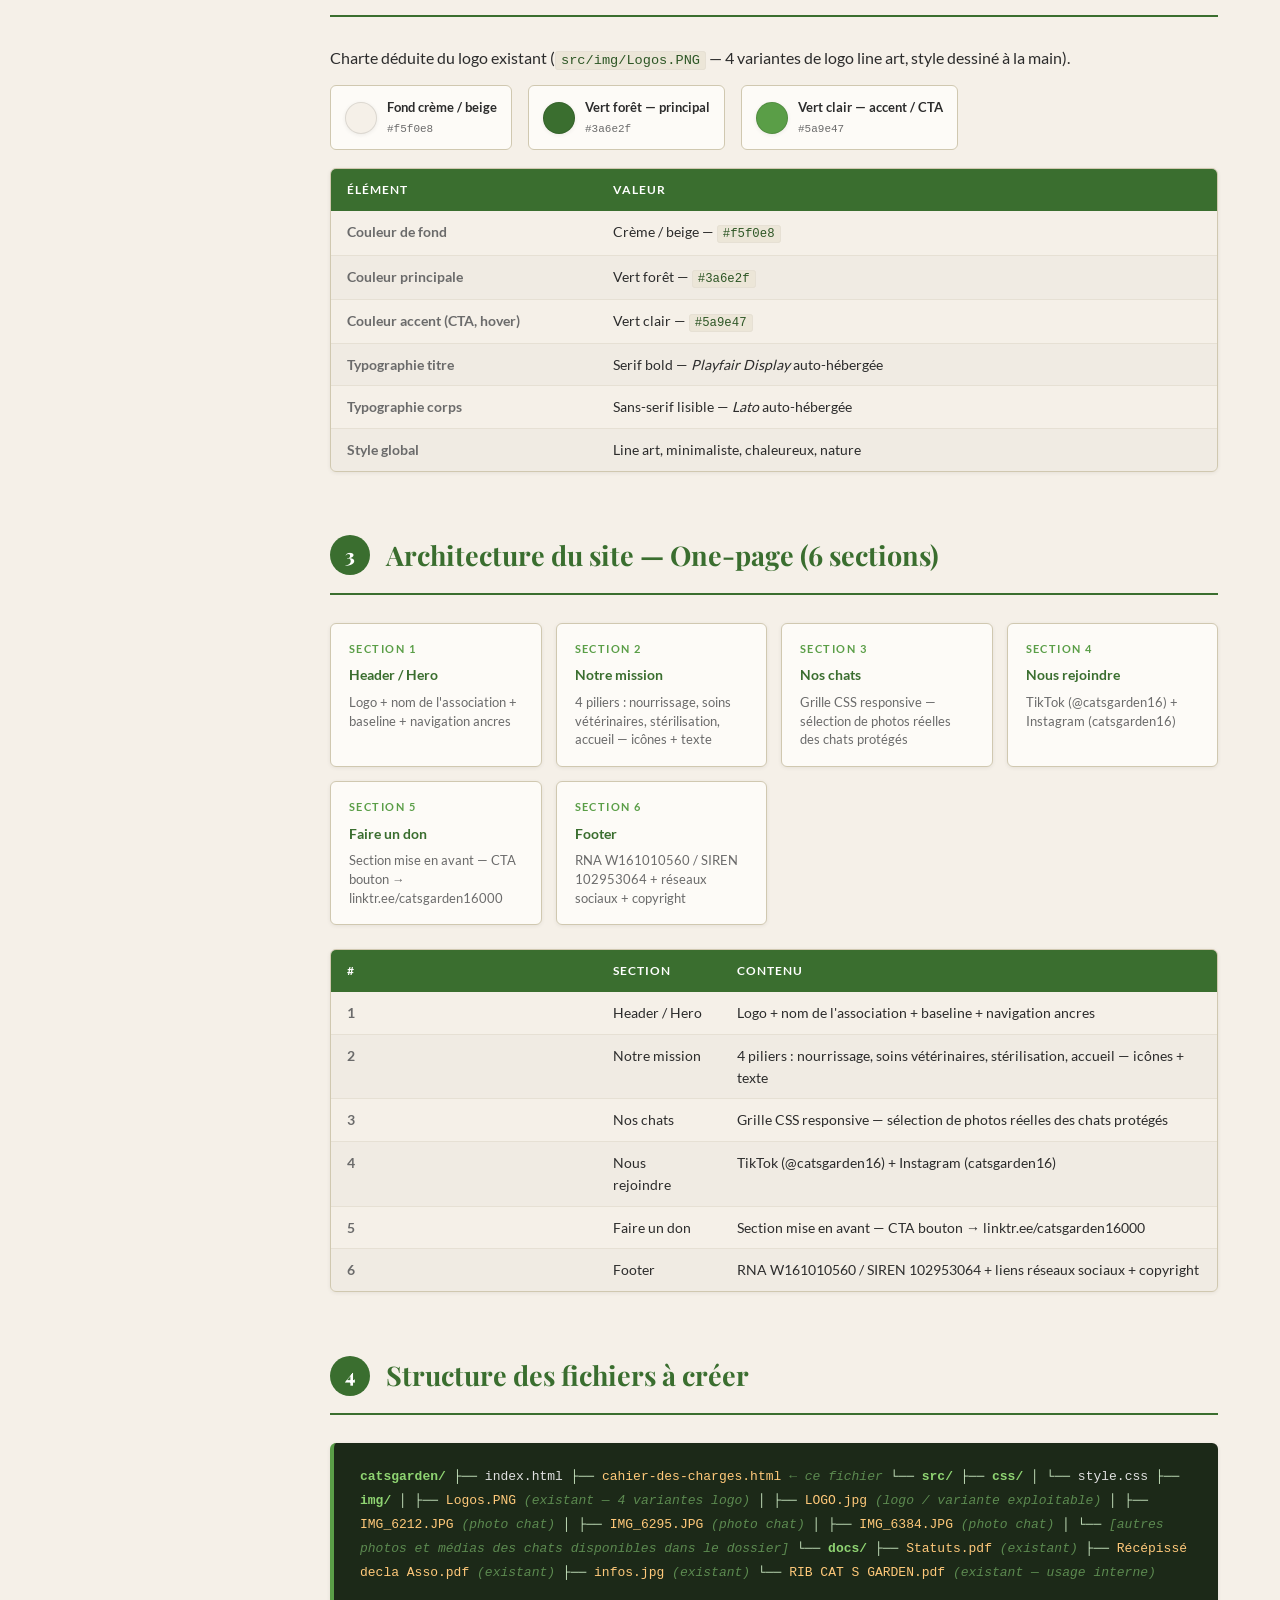
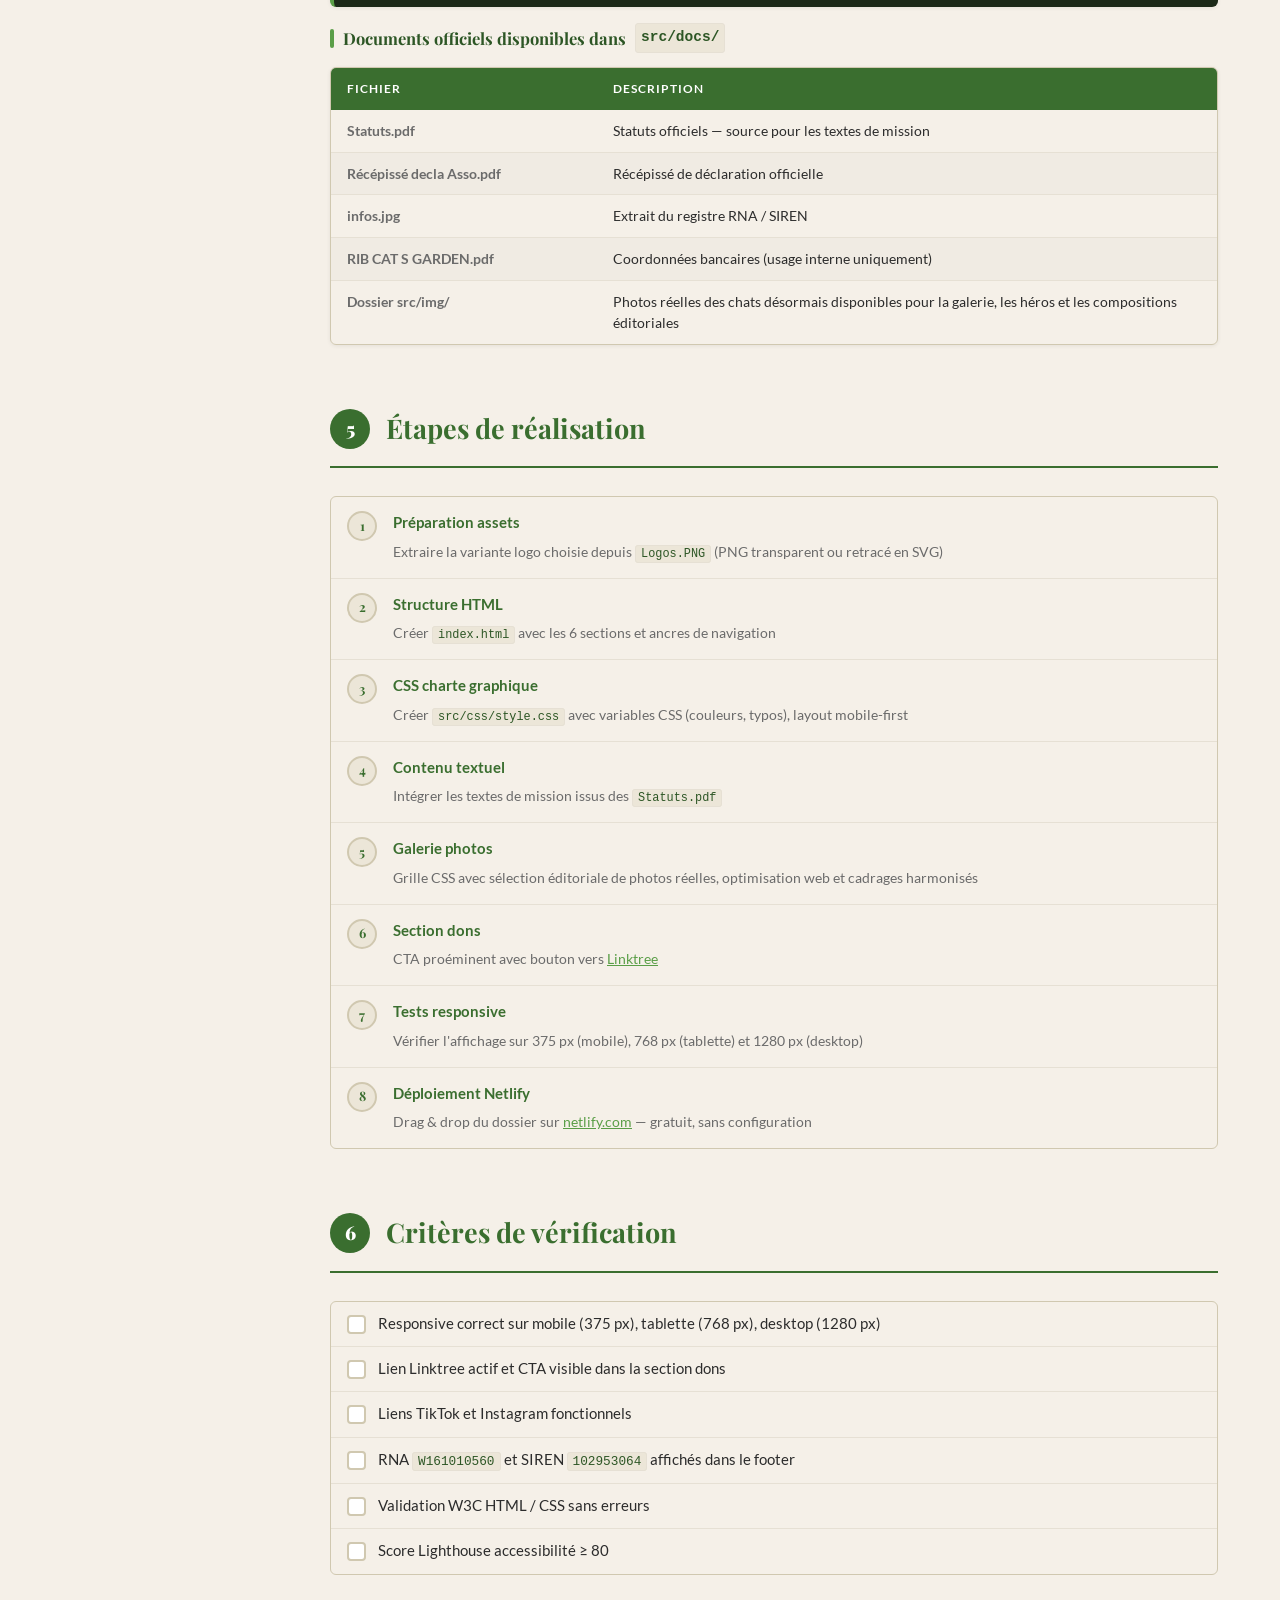
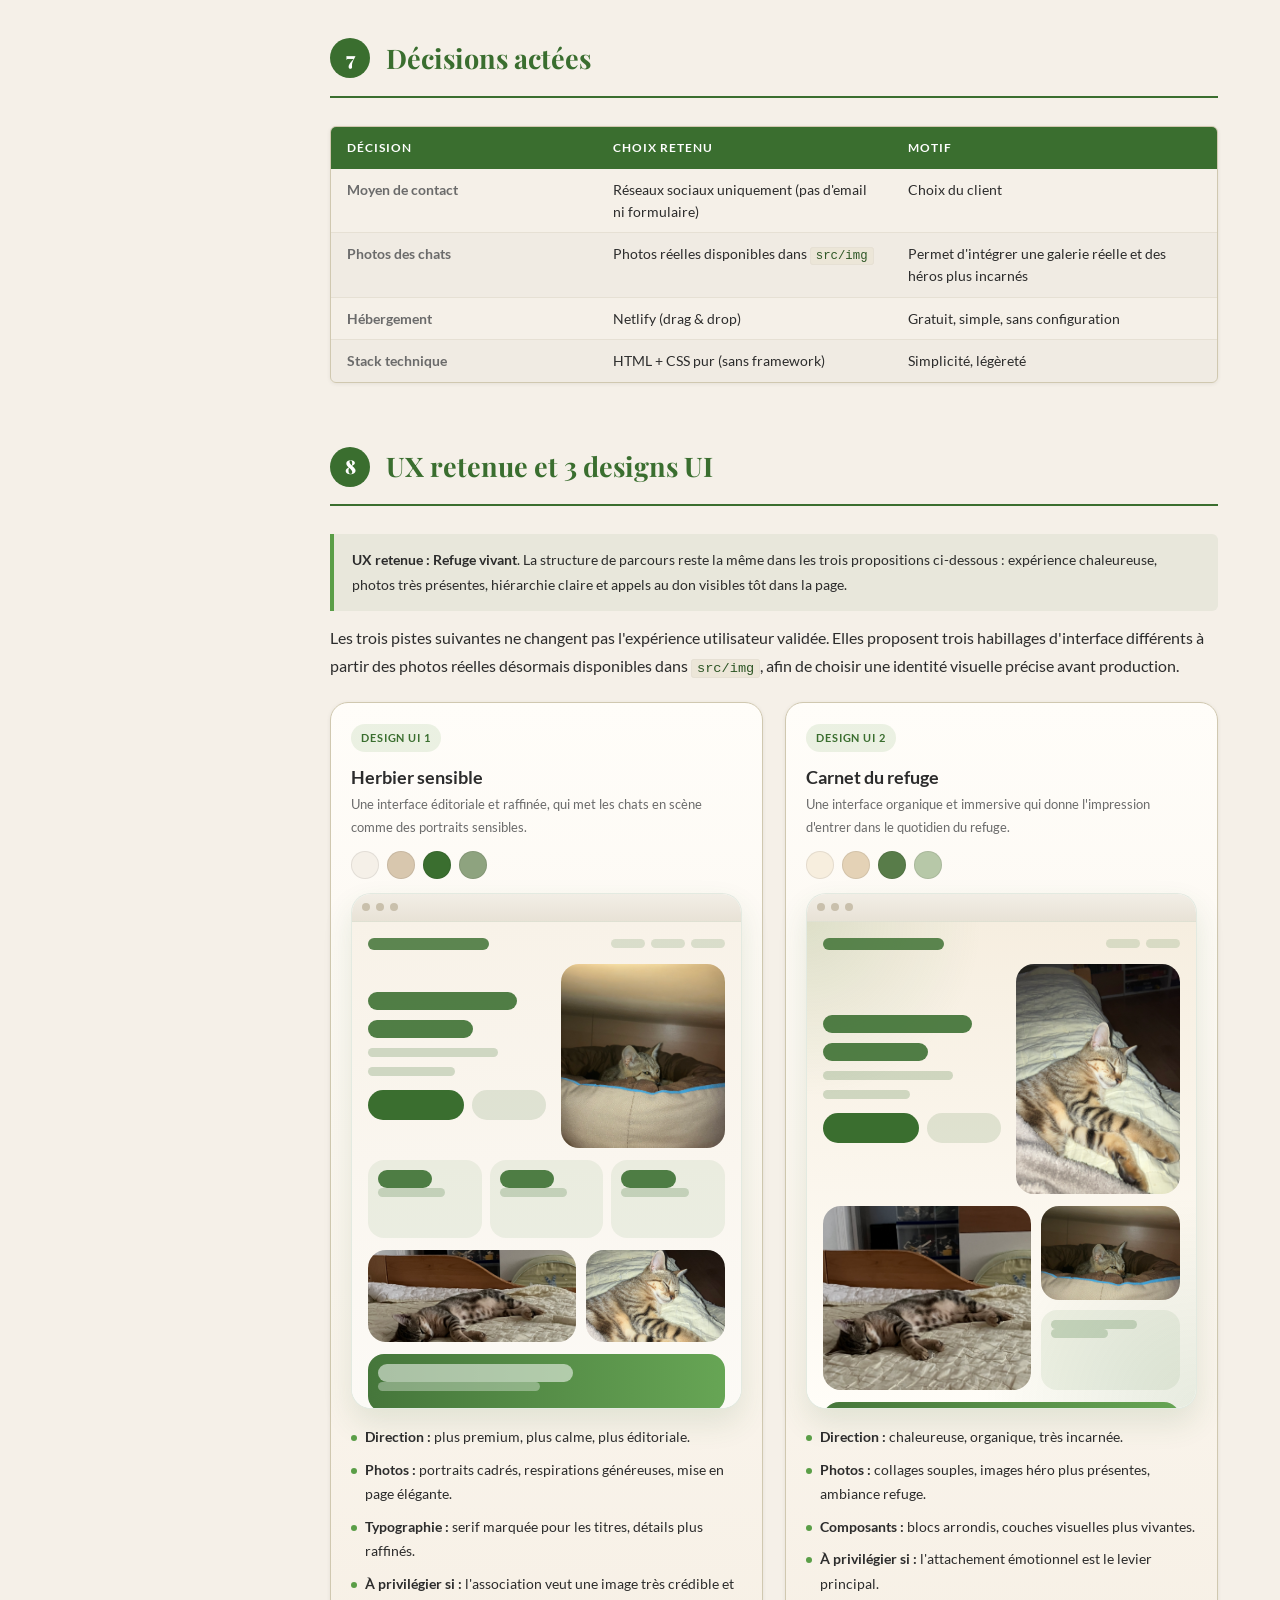
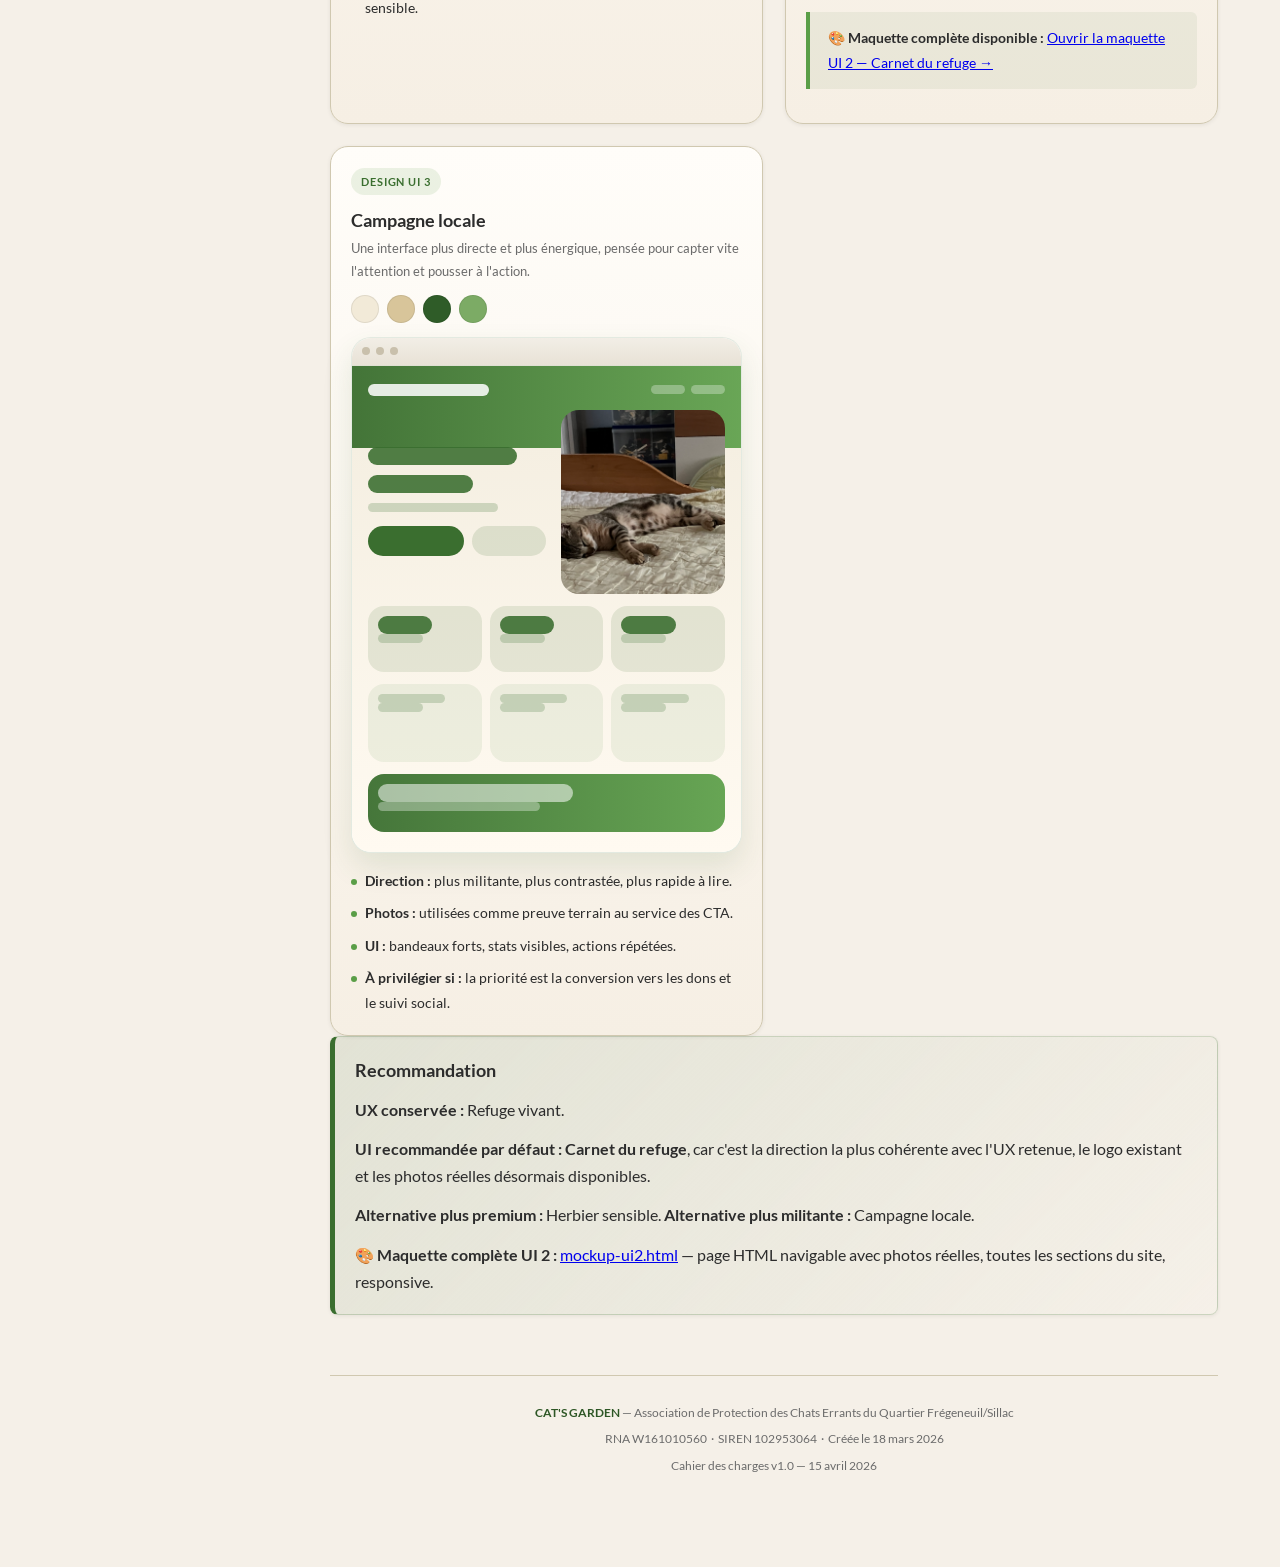
==== commit 4f415062: "fix(privacy): self-host fonts and update legal notice" ====
--- a/cahier-des-charges.html
+++ b/cahier-des-charges.html
@@ -5,7 +5,53 @@
   <meta name="viewport" content="width=device-width, initial-scale=1.0">
   <title>Cahier des Charges — Site Vitrine CAT'S GARDEN</title>
   <style>
-@import url('https://fonts.googleapis.com/css2?family=Playfair+Display:wght@700;900&family=Lato:wght@300;400;700&display=swap');
+@font-face {
+  font-family: 'Lato';
+  font-style: normal;
+  font-weight: 300;
+  font-display: swap;
+  src: url('src/fonts/lato-300.ttf') format('truetype');
+}
+
+@font-face {
+  font-family: 'Lato';
+  font-style: normal;
+  font-weight: 400;
+  font-display: swap;
+  src: url('src/fonts/lato-400.ttf') format('truetype');
+}
+
+@font-face {
+  font-family: 'Lato';
+  font-style: normal;
+  font-weight: 700;
+  font-display: swap;
+  src: url('src/fonts/lato-700.ttf') format('truetype');
+}
+
+@font-face {
+  font-family: 'Playfair Display';
+  font-style: normal;
+  font-weight: 700;
+  font-display: swap;
+  src: url('src/fonts/playfair-display-700.ttf') format('truetype');
+}
+
+@font-face {
+  font-family: 'Playfair Display';
+  font-style: normal;
+  font-weight: 900;
+  font-display: swap;
+  src: url('src/fonts/playfair-display-900.ttf') format('truetype');
+}
+
+@font-face {
+  font-family: 'Playfair Display';
+  font-style: italic;
+  font-weight: 700;
+  font-display: swap;
+  src: url('src/fonts/playfair-display-700-italic.ttf') format('truetype');
+}
 
 /* ─── VARIABLES ─────────────────────────────────── */
 :root {
@@ -1332,8 +1378,8 @@
             <tr><td>Couleur de fond</td><td>Crème / beige — <code>#f5f0e8</code></td></tr>
             <tr><td>Couleur principale</td><td>Vert forêt — <code>#3a6e2f</code></td></tr>
             <tr><td>Couleur accent (CTA, hover)</td><td>Vert clair — <code>#5a9e47</code></td></tr>
-            <tr><td>Typographie titre</td><td>Serif bold — <em>Playfair Display</em> (Google Fonts)</td></tr>
-            <tr><td>Typographie corps</td><td>Sans-serif lisible — <em>Lato</em> (Google Fonts)</td></tr>
+            <tr><td>Typographie titre</td><td>Serif bold — <em>Playfair Display</em> auto-hébergée</td></tr>
+            <tr><td>Typographie corps</td><td>Sans-serif lisible — <em>Lato</em> auto-hébergée</td></tr>
             <tr><td>Style global</td><td>Line art, minimaliste, chaleureux, nature</td></tr>
           </tbody>
         </table>
@@ -1737,4 +1783,4 @@
 </div>
 
 </body>
-</html>+</html>
